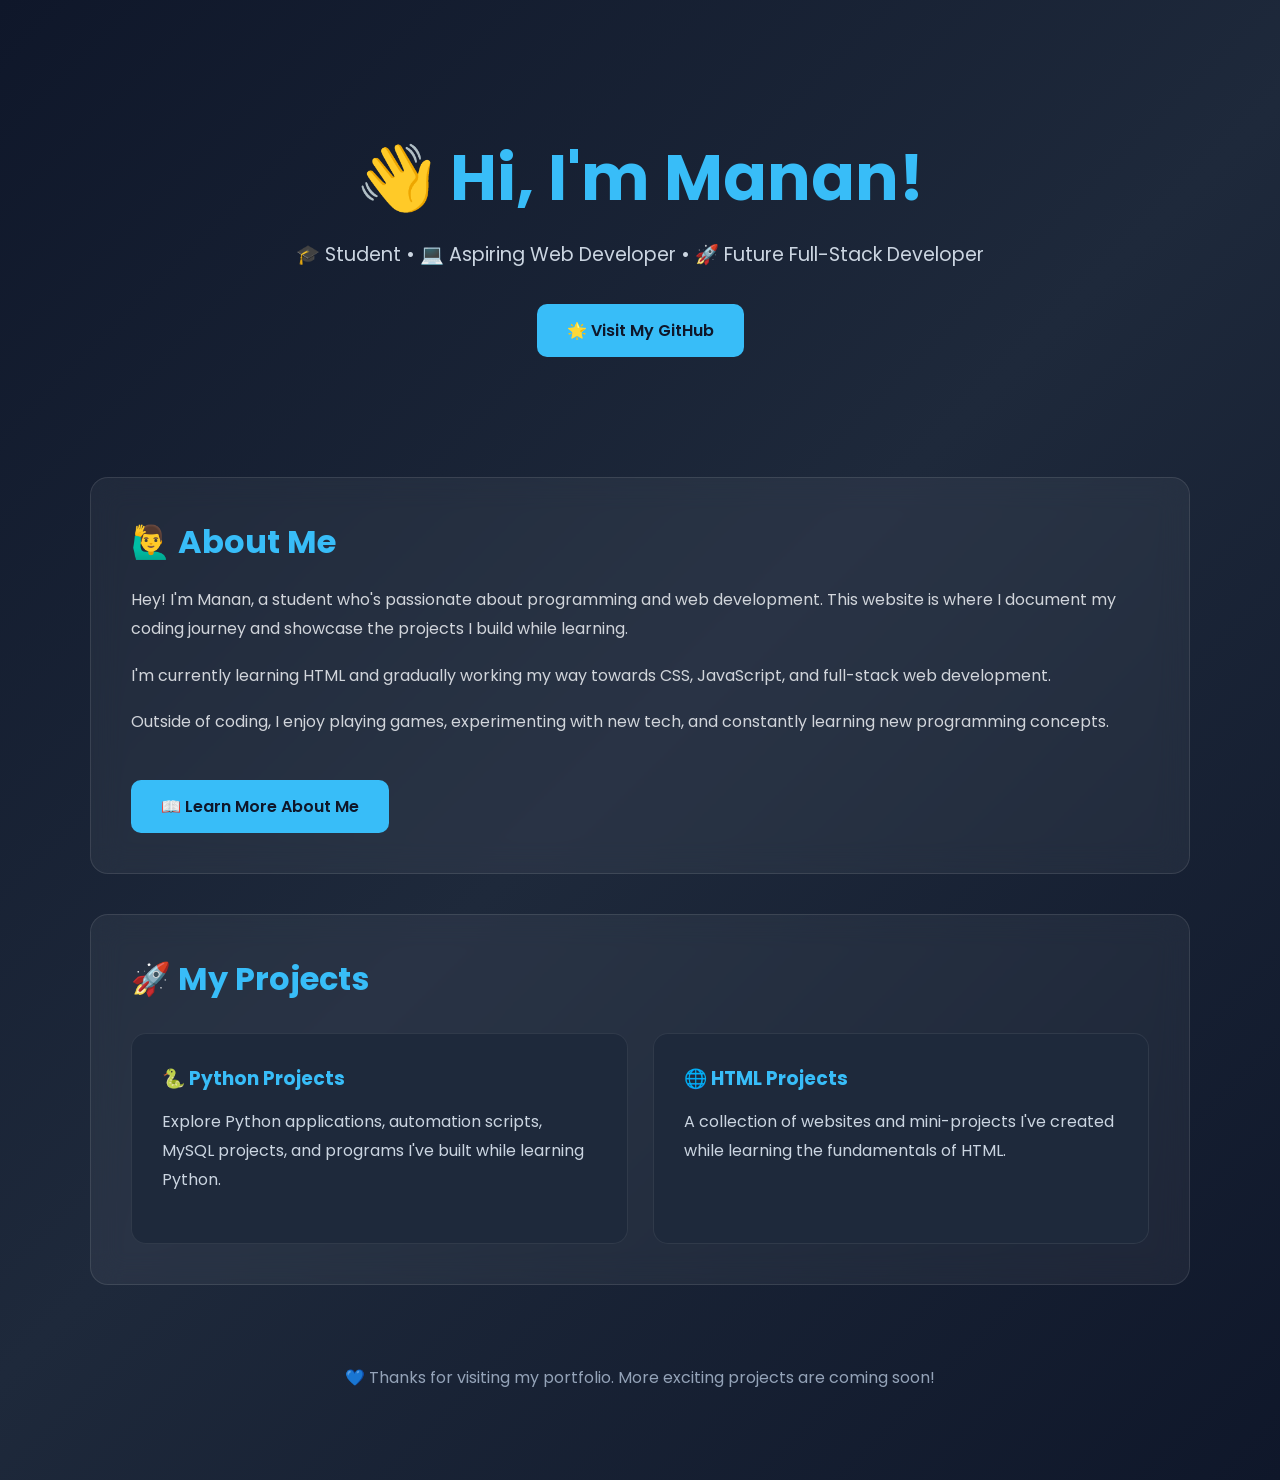
==== index.html @ de332454 "Add files via upload" ====
<!DOCTYPE html>
<html lang="en">

<head>
    <meta charset="UTF-8">
    <meta name="viewport" content="width=device-width, initial-scale=1.0">
    <title>Manan's Portfolio</title>

    <link rel="stylesheet" href="style.css">
</head>

<body>

    <div class="container">

        <header class="hero">

            <h1>👋 Hi, I'm Manan!</h1>

            <p class="subtitle">
                🎓 Student • 💻 Aspiring Web Developer • 🚀 Future Full-Stack Developer
            </p>

            <a class="btn" href="https://github.com/ManannJoshi" target="_blank">
                🌟 Visit My GitHub
            </a>

        </header>

        <section class="card">

            <h2>🙋‍♂️ About Me</h2>

            <p>
                Hey! I'm Manan, a student who's passionate about programming and web development.
                This website is where I document my coding journey and showcase the projects I build while learning.
            </p>

            <p>
                I'm currently learning HTML and gradually working my way towards CSS, JavaScript, and full-stack web development.
            </p>

            <p>
                Outside of coding, I enjoy playing games, experimenting with new tech, and constantly learning new programming concepts.
            </p>

            <a class="btn secondary" href="milestonesAndGoals.html">
                📖 Learn More About Me
            </a>

        </section>

        <section class="card">

            <h2>🚀 My Projects</h2>

            <div class="projects">

                <a href="python.html" class="project-card">

                    <h3>🐍 Python Projects</h3>

                    <p>
                        Explore Python applications, automation scripts,
                        MySQL projects, and programs I've built while learning Python.
                    </p>

                </a>

                <a href="html.html" class="project-card">

                    <h3>🌐 HTML Projects</h3>

                    <p>
                        A collection of websites and mini-projects I've created
                        while learning the fundamentals of HTML.
                    </p>

                </a>

            </div>

        </section>

        <footer>

            <p>
                💙 Thanks for visiting my portfolio. More exciting projects are coming soon!
            </p>

        </footer>

    </div>

</body>

</html>
---- style.css ----
@import url('https://fonts.googleapis.com/css2?family=Poppins:wght@300;400;500;600;700&display=swap');

*{
    margin:0;
    padding:0;
    box-sizing:border-box;
}

body{
    font-family:'Poppins',sans-serif;
    background:linear-gradient(135deg,#0f172a,#1e293b,#0f172a);
    color:white;
    min-height:100vh;
}

.container{
    width:90%;
    max-width:1100px;
    margin:auto;
    padding:50px 0;
}

.hero{
    text-align:center;
    padding:80px 20px;
}

.hero h1{
    font-size:4rem;
    color:#38bdf8;
    margin-bottom:15px;
}

.subtitle{
    color:#cbd5e1;
    font-size:1.2rem;
    margin-bottom:35px;
}

.btn{
    display:inline-block;
    padding:14px 30px;
    background:#38bdf8;
    color:#0f172a;
    text-decoration:none;
    border-radius:10px;
    font-weight:600;
    transition:.3s;
}

.btn:hover{
    background:white;
    transform:translateY(-3px);
}

.secondary{
    margin-top:25px;
}

.card{
    background:rgba(255,255,255,.05);
    backdrop-filter:blur(15px);
    border:1px solid rgba(255,255,255,.1);
    border-radius:18px;
    padding:40px;
    margin:40px 0;
}

.card h2{
    color:#38bdf8;
    margin-bottom:20px;
    font-size:2rem;
}

.card p{
    color:#d1d5db;
    margin-bottom:18px;
    line-height:1.8;
}

.projects{
    display:grid;
    grid-template-columns:repeat(auto-fit,minmax(260px,1fr));
    gap:25px;
    margin-top:30px;
}

.project-card{
    text-decoration:none;
    background:#1e293b;
    border:1px solid rgba(255,255,255,.08);
    border-radius:15px;
    padding:30px;
    transition:.3s;
}

.project-card h3{
    color:#38bdf8;
    margin-bottom:15px;
}

.project-card p{
    color:#cbd5e1;
}

.project-card:hover{
    background:#38bdf8;
    transform:translateY(-8px);
}

.project-card:hover h3,
.project-card:hover p{
    color:#0f172a;
}

footer{
    text-align:center;
    padding:40px 0;
    color:#94a3b8;
    font-size:1rem;
}

@media(max-width:768px){

    .hero{
        padding:60px 10px;
    }

    .hero h1{
        font-size:2.6rem;
    }

    .subtitle{
        font-size:1rem;
    }

    .card{
        padding:25px;
    }

}

.styled-list{
    margin-top:20px;
    padding-left:25px;
}

.styled-list li{
    color:#d1d5db;
    margin-bottom:16px;
    line-height:1.8;
}

.styled-list strong{
    color:#ffffff;
}

code{
    background:rgba(255,255,255,.08);
    color:#38bdf8;
    padding:2px 6px;
    border-radius:6px;
    font-family:Consolas, monospace;
}

table{
    width:100%;
    border-collapse:collapse;
    margin:30px 0;
    background:rgba(255,255,255,.05);
    backdrop-filter:blur(15px);
    border:1px solid rgba(255,255,255,.1);
    border-radius:15px;
    overflow:hidden;
}

th{
    background:#38bdf8;
    color:#0f172a;
    padding:15px;
    text-align:left;
    font-weight:600;
}

td{
    padding:15px;
    color:#d1d5db;
    border-bottom:1px solid rgba(255,255,255,.08);
}

tr:last-child td{
    border-bottom:none;
}

tr:nth-child(even){
    background:rgba(255,255,255,.03);
}

tr:hover{
    background:rgba(56,189,248,.15);
    transition:.3s;
}

caption{
    color:#38bdf8;
    font-size:1.4rem;
    font-weight:600;
    margin-bottom:15px;
}
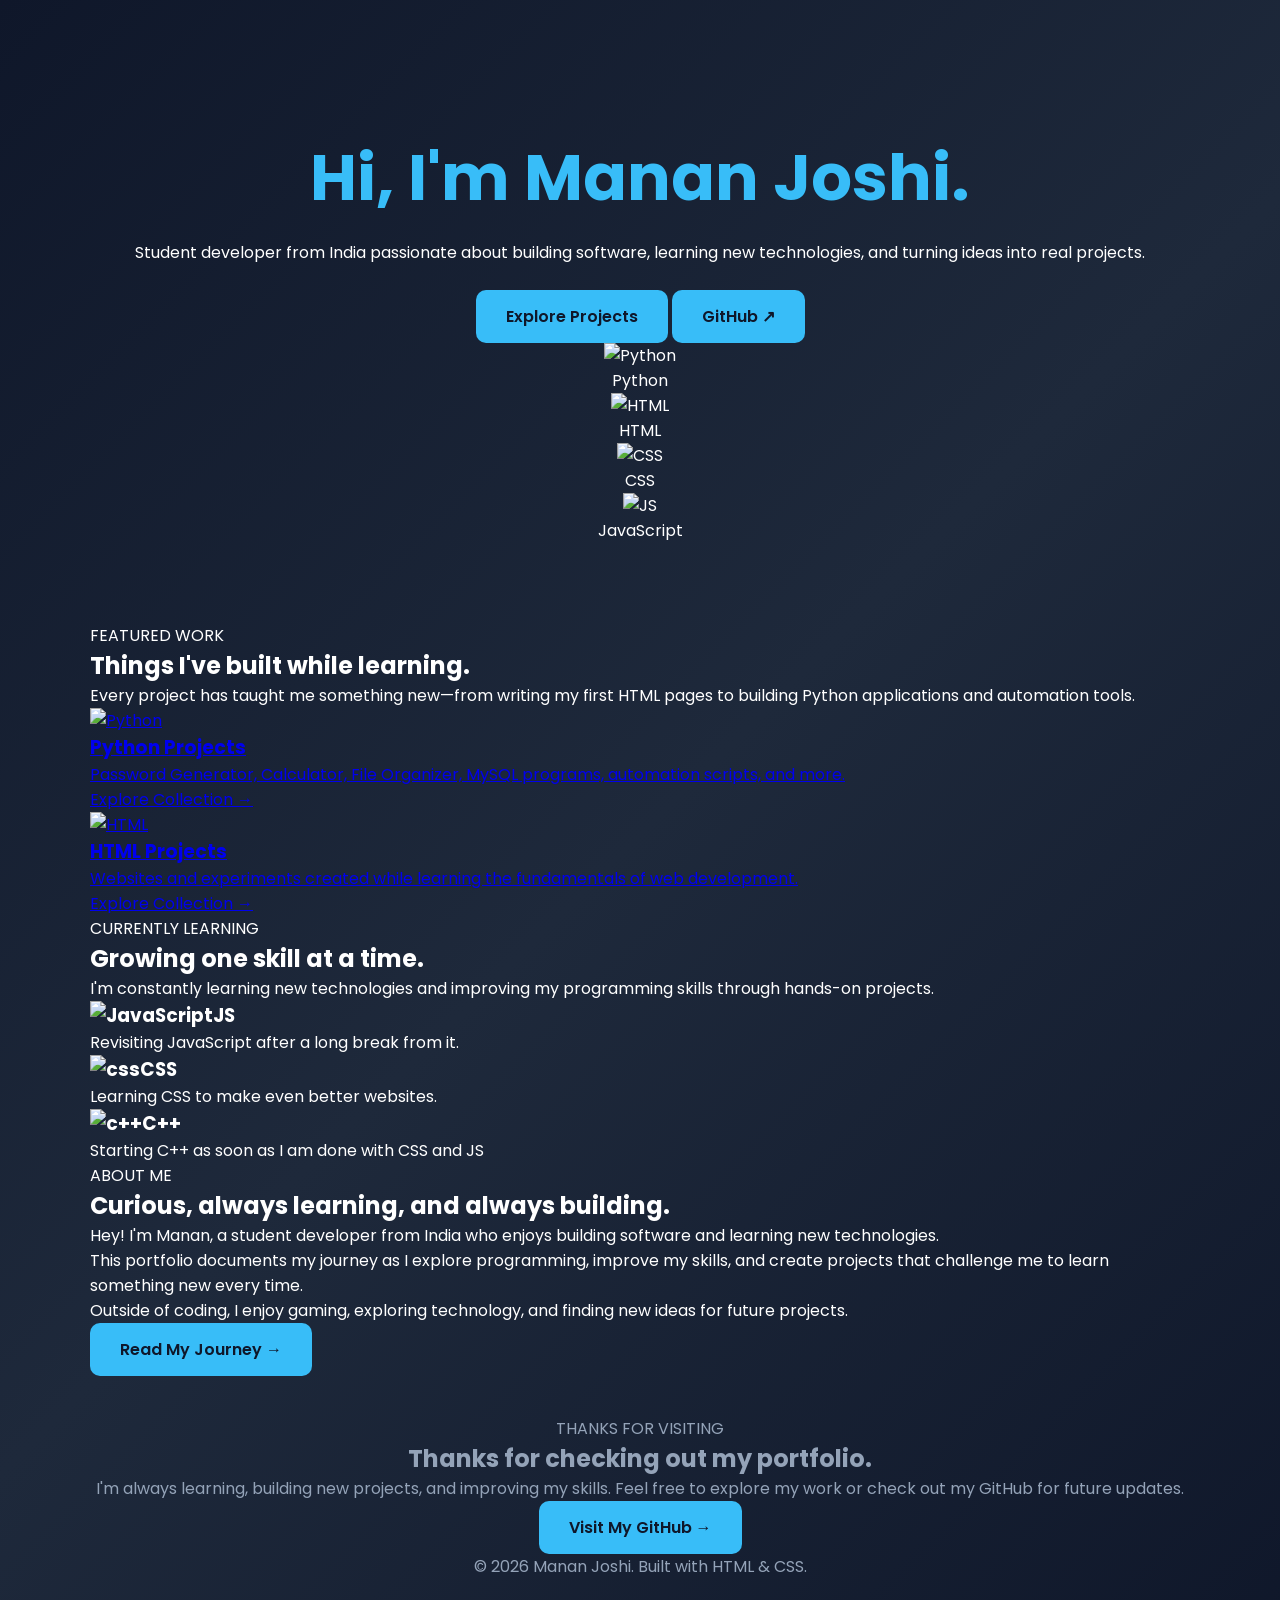
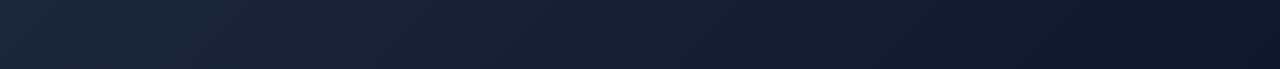
==== commit d8afbd49: "Update index.html" ====
--- a/index.html
+++ b/index.html
@@ -2,95 +2,330 @@
 <html lang="en">
 
 <head>
+
     <meta charset="UTF-8">
     <meta name="viewport" content="width=device-width, initial-scale=1.0">
-    <title>Manan's Portfolio</title>
-
-    <link rel="stylesheet" href="style.css">
+
+    <title>Manan Joshi | Portfolio — Student Developer & Projects</title>
+
+    <meta name="description"
+          content="Student developer from India building projects with Python and Web Development.">
+
+    <meta property="og:site_name"
+          content="Manan Joshi Portfolio">
+
+    <meta property="og:title"
+          content="Manan Joshi | Portfolio — Student Developer">
+
+    <meta property="og:description"
+          content="Student developer documenting projects, learning, and software development.">
+
+    <meta property="og:image"
+          content="https://manan.is-a.dev/preview.png">
+
+    <meta property="og:type"
+          content="website">
+
+    <meta name="twitter:card"
+          content="summary_large_image">
+
+    <link rel="icon"
+          href="favicon.png">
+
+    <link rel="stylesheet"
+          href="style.css">
+
 </head>
 
 <body>
 
-    <div class="container">
-
-        <header class="hero">
-
-            <h1>👋 Hi, I'm Manan!</h1>
-
-            <p class="subtitle">
-                🎓 Student • 💻 Aspiring Web Developer • 🚀 Future Full-Stack Developer
-            </p>
-
-            <a class="btn" href="https://github.com/ManannJoshi" target="_blank">
-                🌟 Visit My GitHub
-            </a>
-
-        </header>
-
-        <section class="card">
-
-            <h2>🙋‍♂️ About Me</h2>
-
-            <p>
-                Hey! I'm Manan, a student who's passionate about programming and web development.
-                This website is where I document my coding journey and showcase the projects I build while learning.
-            </p>
-
-            <p>
-                I'm currently learning HTML and gradually working my way towards CSS, JavaScript, and full-stack web development.
-            </p>
-
-            <p>
-                Outside of coding, I enjoy playing games, experimenting with new tech, and constantly learning new programming concepts.
-            </p>
-
-            <a class="btn secondary" href="milestonesAndGoals.html">
-                📖 Learn More About Me
-            </a>
-
-        </section>
-
-        <section class="card">
-
-            <h2>🚀 My Projects</h2>
-
-            <div class="projects">
-
-                <a href="python.html" class="project-card">
-
-                    <h3>🐍 Python Projects</h3>
-
-                    <p>
-                        Explore Python applications, automation scripts,
-                        MySQL projects, and programs I've built while learning Python.
-                    </p>
-
-                </a>
-
-                <a href="html.html" class="project-card">
-
-                    <h3>🌐 HTML Projects</h3>
-
-                    <p>
-                        A collection of websites and mini-projects I've created
-                        while learning the fundamentals of HTML.
-                    </p>
-
-                </a>
-
+<div class="container">
+
+    <header class="hero">
+
+    <h1>
+
+        Hi, I'm
+        <span>Manan Joshi.</span>
+
+    </h1>
+
+    <p class="hero-text">
+
+        Student developer from India passionate about building software,
+        learning new technologies, and turning ideas into real projects.
+
+    </p>
+
+    <div class="hero-buttons">
+
+        <a href="#projects" class="btn">
+
+            Explore Projects
+
+        </a>
+
+        <a href="https://github.com/ManannJoshi"
+           target="_blank"
+           class="btn secondary">
+
+            GitHub ↗
+
+        </a>
+
+    </div>
+
+    <div class="hero-stats">
+
+    <div class="stat">
+
+        <img src="img/python.svg" alt="Python">
+
+        <p>Python</p>
+
+    </div>
+
+    <div class="stat">
+
+        <img src="img/html5.svg" alt="HTML">
+
+        <p>HTML</p>
+
+    </div>
+
+    <div class="stat">
+
+        <img src="img/css.svg" alt="CSS">
+
+        <p>CSS</p>
+
+    </div>
+
+    <div class="stat">
+
+        <img src="img/javascript.svg" alt="JS">
+
+        <p>JavaScript</p>
+    </div>
+
+</div>
+
+</header>
+
+<section class="featured" id="projects">
+
+    <div class="section-heading">
+
+        <p class="section-tag">
+            FEATURED WORK
+        </p>
+
+        <h2>
+            Things I've built while learning.
+        </h2>
+
+        <p>
+            Every project has taught me something new—from writing my first HTML pages to
+            building Python applications and automation tools.
+        </p>
+
+    </div>
+
+    <div class="project-grid">
+
+        <a href="python.html" class="project">
+
+            <div class="project-icon">
+                <img src="img/python.svg" alt="Python">
             </div>
 
-        </section>
-
-        <footer>
-
-            <p>
-                💙 Thanks for visiting my portfolio. More exciting projects are coming soon!
-            </p>
-
-        </footer>
-
-    </div>
+            <h3>
+                Python Projects
+            </h3>
+
+            <p>
+
+                Password Generator, Calculator, File Organizer,
+                MySQL programs, automation scripts, and more.
+
+            </p>
+
+            <span>
+
+                Explore Collection →
+
+            </span>
+
+        </a>
+
+        <a href="html.html" class="project">
+
+            <div class="project-icon">
+                <img src="img/html5.svg" alt="HTML">
+            </div>
+
+            <h3>
+                HTML Projects
+            </h3>
+
+            <p>
+
+                Websites and experiments created while learning
+                the fundamentals of web development.
+
+            </p>
+
+            <span>
+
+                Explore Collection →
+
+            </span>
+
+        </a>
+
+    </div>
+
+</section>
+
+<section class="learning">
+
+    <div class="section-heading">
+
+        <p class="section-tag">
+            CURRENTLY LEARNING
+        </p>
+
+        <h2>
+            Growing one skill at a time.
+        </h2>
+
+        <p>
+            I'm constantly learning new technologies and improving my programming skills through hands-on projects.
+        </p>
+
+    </div>
+
+    <div class="skills-grid">
+
+        <div class="skill-card">
+
+            <h3><img src="img/javascript.svg" alt="JavaScript" class="skill-icon">JS</h3>
+
+            <p>
+                Revisiting JavaScript after a long break from it.
+            </p>
+
+        </div>
+
+        <div class="skill-card">
+
+            <h3><img src="img/css.svg" alt="css" class="skill-icon">CSS</h3>
+
+            <p>
+                Learning CSS to make even better websites.
+            </p>
+
+        </div>
+
+        <div class="skill-card">
+
+            <h3><img src="img/cplusplus.svg" alt="c++" class="skill-icon">C++</h3>
+
+            <p>
+                Starting C++ as soon as I am done with CSS and JS
+            </p>
+
+
+        </div>
+
+    </div>
+
+</section>
+
+<section class="about">
+
+    <div class="section-heading">
+
+        <p class="section-tag">
+            ABOUT ME
+        </p>
+
+        <h2>
+            Curious, always learning, and always building.
+        </h2>
+
+    </div>
+
+    <p>
+
+        Hey! I'm Manan, a student developer from India who enjoys building software and learning new technologies.
+
+    </p>
+
+    <p>
+
+        This portfolio documents my journey as I explore programming, improve my skills, and create projects that challenge me to learn something new every time.
+
+    </p>
+
+    <p>
+
+        Outside of coding, I enjoy gaming, exploring technology, and finding new ideas for future projects.
+
+    </p>
+
+    <a href="milestonesAndGoals.html" class="btn">
+
+        Read My Journey →
+
+    </a>
+
+</section>
+
+<footer>
+
+    <div class="footer-content">
+
+        <p class="footer-tag">
+            THANKS FOR VISITING
+        </p>
+
+        <h2>
+
+            Thanks for checking out my portfolio.
+
+        </h2>
+
+        <p>
+
+            I'm always learning, building new projects, and improving my skills.
+            Feel free to explore my work or check out my GitHub for future updates.
+
+        </p>
+
+        <a href="https://github.com/ManannJoshi"
+           target="_blank"
+           class="btn">
+
+            Visit My GitHub →
+
+        </a>
+
+    </div>
+
+    <div class="footer-bottom">
+
+        <p>
+
+            © 2026 Manan Joshi. Built with HTML &amp; CSS.
+
+        </p>
+
+    </div>
+
+</footer>
+
+</div>
 
 </body>
 
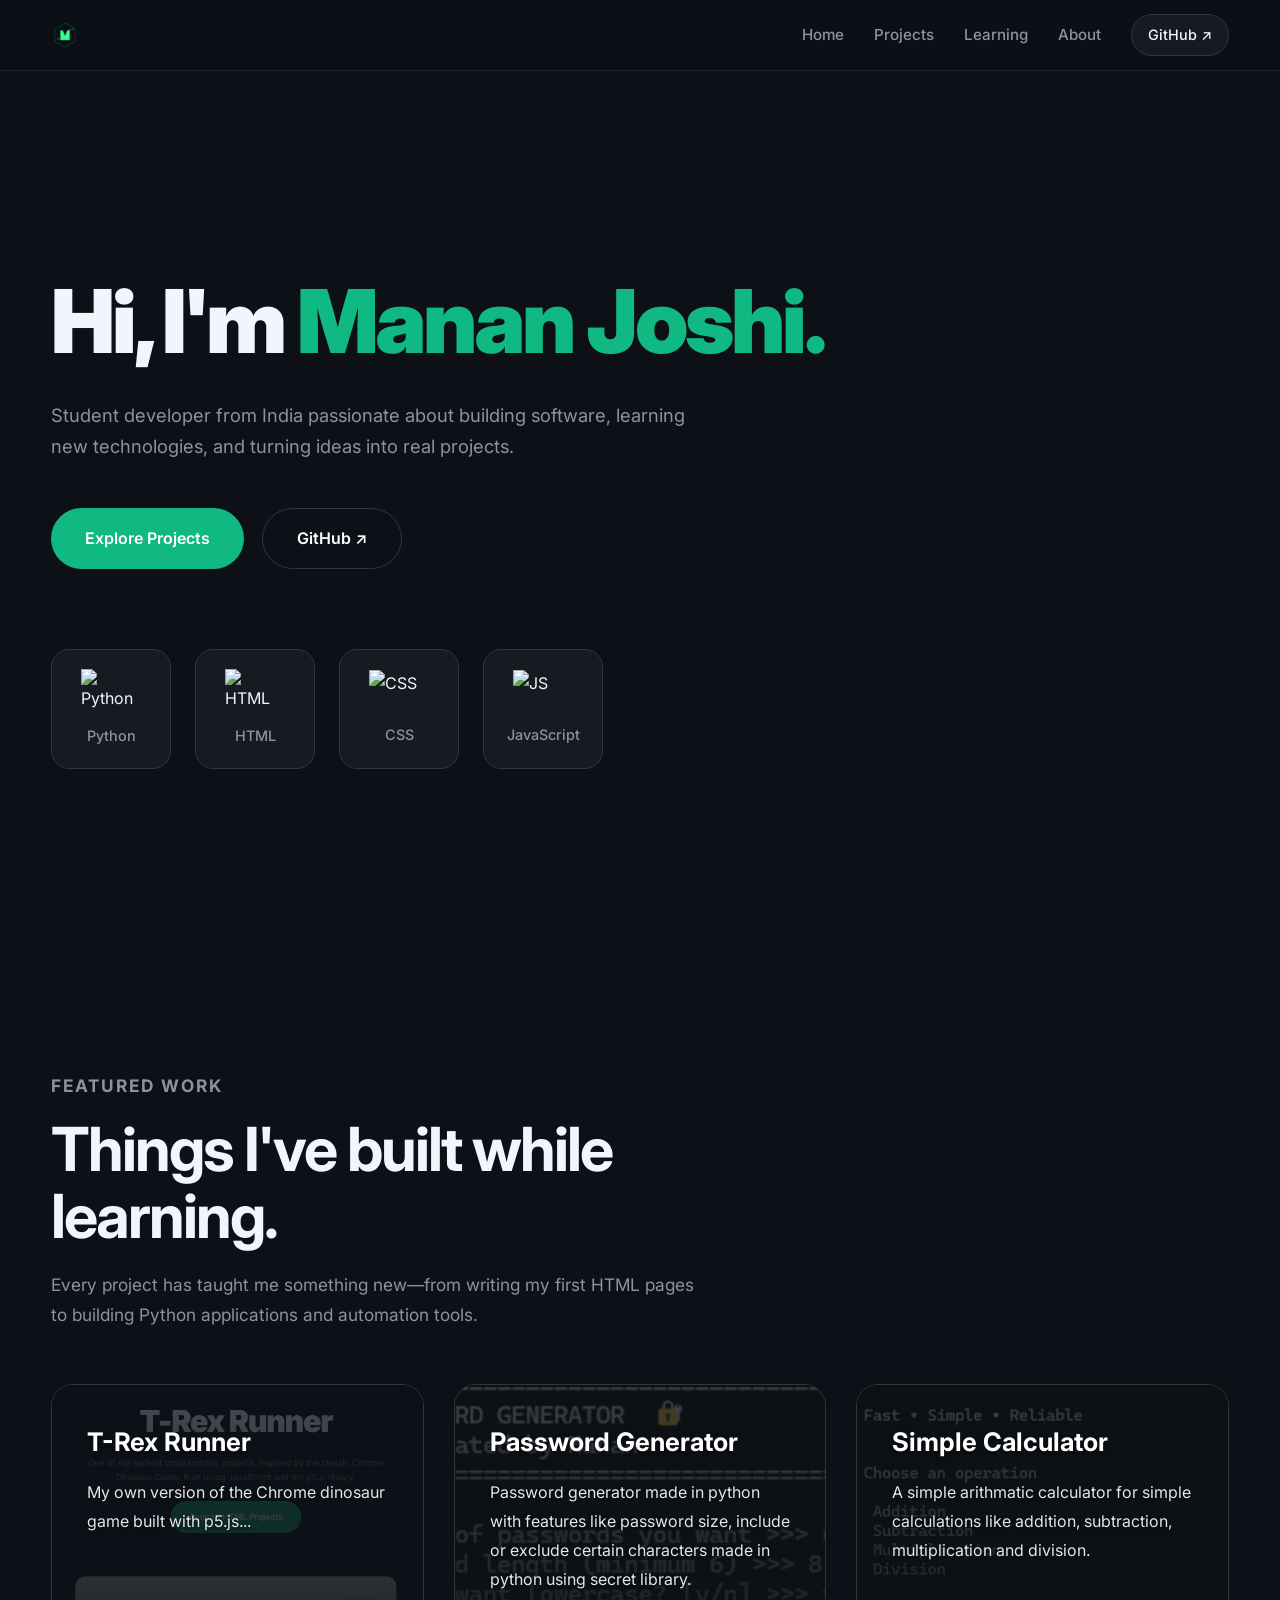
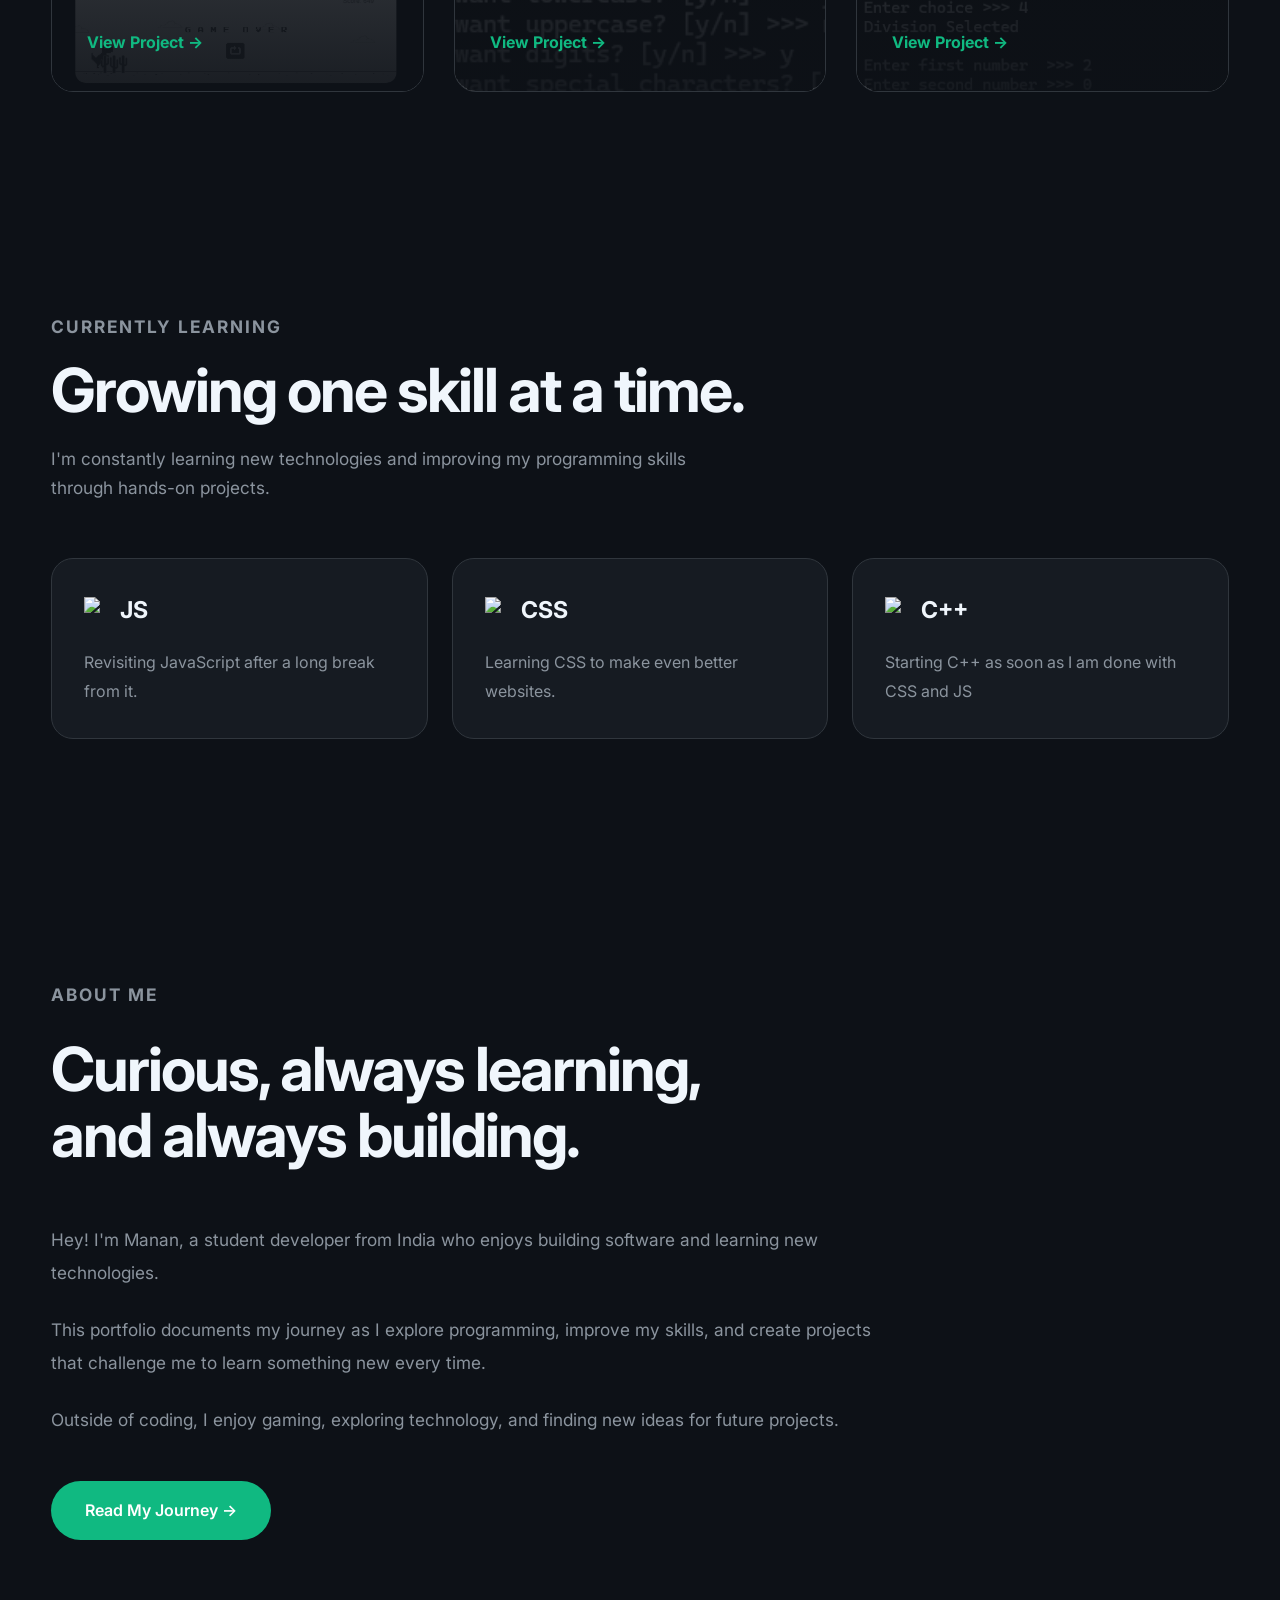
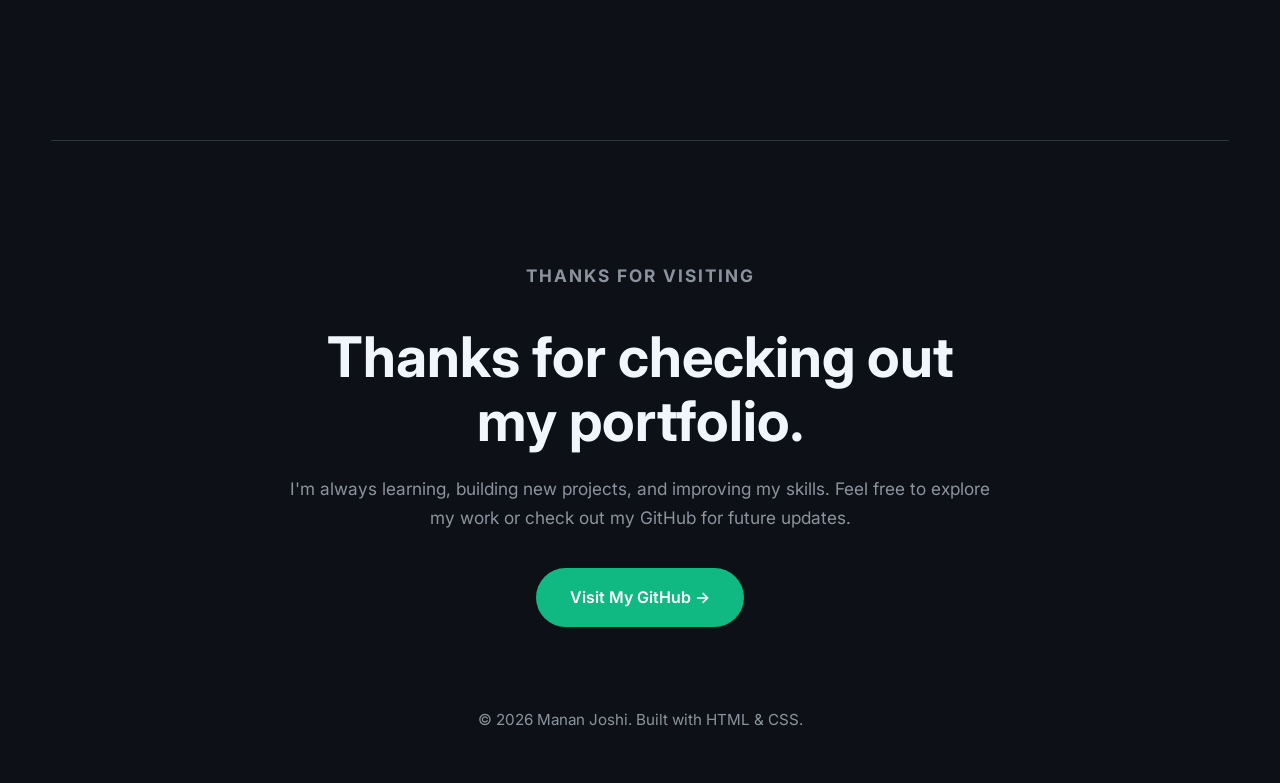
==== commit 35009736: "Added navbar + optimized site" ====
--- a/index.html
+++ b/index.html
@@ -2,331 +2,160 @@
 <html lang="en">
 
 <head>
-
     <meta charset="UTF-8">
     <meta name="viewport" content="width=device-width, initial-scale=1.0">
-
     <title>Manan Joshi | Portfolio — Student Developer & Projects</title>
-
-    <meta name="description"
-          content="Student developer from India building projects with Python and Web Development.">
-
-    <meta property="og:site_name"
-          content="Manan Joshi Portfolio">
-
-    <meta property="og:title"
-          content="Manan Joshi | Portfolio — Student Developer">
-
-    <meta property="og:description"
-          content="Student developer documenting projects, learning, and software development.">
-
-    <meta property="og:image"
-          content="https://manan.is-a.dev/preview.png">
-
-    <meta property="og:type"
-          content="website">
-
-    <meta name="twitter:card"
-          content="summary_large_image">
-
-    <link rel="icon"
-          href="favicon.png">
-
-    <link rel="stylesheet"
-          href="style.css">
-
+    <meta name="description" content="Student developer from India building projects with Python and Web Development.">
+    <meta property="og:site_name" content="Manan Joshi Portfolio">
+    <meta property="og:title" content="Manan Joshi | Portfolio — Student Developer">
+    <meta property="og:description" content="Student developer documenting projects, learning, and software development.">
+    <meta property="og:image" content="https://manan.is-a.dev/preview.png">
+    <meta property="og:type" content="website">
+    <meta name="twitter:card" content="summary_large_image">
+    <link class="favicon" rel="icon" href="favicon.png">
+    <link rel="stylesheet" href="style.css">
+    <meta name="google-site-verification" content="tQXLFUhHLoD3-BiDWoEAZrjiJuhq7GMiHHihAaQNMvo" />
 </head>
 
 <body>
 
-<div class="container">
+    <nav class="navbar">
+        <div class="nav-container">
+            <a href="#" class="nav-logo">
+                <img src="img/avatar.png" alt="Manan Joshi Logo">
+            </a>
+            <div class="nav-links">
+                <a href="#">Home</a>
+                <a href="#projects">Projects</a>
+                <a href="#learning">Learning</a>
+                <a href="#about">About</a>
+                <a href="https://github.com/ManannJoshi" target="_blank" class="nav-btn">GitHub ↗</a>
+            </div>
+        </div>
+    </nav>
 
-    <header class="hero">
+    <div class="container">
 
-    <h1>
+        <header class="hero">
+            <h1>Hi, I'm <span>Manan Joshi.</span></h1>
+            <p class="hero-text">
+                Student developer from India passionate about building software,
+                learning new technologies, and turning ideas into real projects.
+            </p>
+            <div class="hero-buttons">
+                <a href="#projects" class="btn">Explore Projects</a>
+                <a href="https://github.com/ManannJoshi" target="_blank" class="btn secondary">GitHub ↗</a>
+            </div>
 
-        Hi, I'm
-        <span>Manan Joshi.</span>
+            <div class="hero-stats">
+                <div class="stat">
+                    <img src="img/python.svg" alt="Python">
+                    <p>Python</p>
+                </div>
+                <div class="stat">
+                    <img src="img/html5.svg" alt="HTML">
+                    <p>HTML</p>
+                </div>
+                <div class="stat">
+                    <img src="img/css.svg" alt="CSS">
+                    <p>CSS</p>
+                </div>
+                <div class="stat">
+                    <img src="img/javascript.svg" alt="JS">
+                    <p>JavaScript</p>
+                </div>
+            </div>
+        </header>
 
-    </h1>
+        <section class="featured" id="projects">
+            <div class="section-heading">
+                <p class="section-tag">FEATURED WORK</p>
+                <h2>Things I've built while learning.</h2>
+                <p>
+                    Every project has taught me something new—from writing my first HTML pages to
+                    building Python applications and automation tools.
+                </p>
+            </div>
 
-    <p class="hero-text">
+            <div class="project-grid">
+            
+                <a href="/trex/index.html" class="project project-with-bg">
+                    <div class="project-preview">
+                        <img src="img/trexPreview.png" alt="T-Rex Runner Preview">
+                    </div>
+                    <h3>T-Rex Runner</h3>
+                    <p>My own version of the Chrome dinosaur game built with p5.js...</p>
+                    <span class="view-project">View Project →</span>
+                </a>
 
-        Student developer from India passionate about building software,
-        learning new technologies, and turning ideas into real projects.
+                 <a href="https://github.com/manannjoshi/Password-Generator" target="_blank" class="project project-with-bg">
+                    <div class="project-preview">
+                        <img src="img/passwordPreview.png" alt="Password-Generator Preview">
+                    </div>
+                    <h3>Password Generator</h3>
+                    <p>Password generator made in python with features like password size, include or exclude certain characters made in python using secret library.</p>
+                    <span class="view-project">View Project →</span>
+                </a>
 
-    </p>
+                <a href="https://github.com/manannjoshi/Simple-Calculator" target="_blank" class="project project-with-bg">
+                    <div class="project-preview">
+                        <img src="img/calculatorPreview.png" alt="Calculator Preview">
+                    </div>
+                    <h3>Simple Calculator</h3>
+                    <p>A simple arithmatic calculator for simple calculations like addition, subtraction, multiplication and division.</p>
+                    <span class="view-project">View Project →</span>
+                </a>
 
-    <div class="hero-buttons">
+            </div>
+        </section>
 
-        <a href="#projects" class="btn">
+        <section class="learning" id="learning">
+            <div class="section-heading">
+                <p class="section-tag">CURRENTLY LEARNING</p>
+                <h2>Growing one skill at a time.</h2>
+                <p>I'm constantly learning new technologies and improving my programming skills through hands-on projects.</p>
+            </div>
 
-            Explore Projects
+            <div class="skills-grid">
+                <div class="skill-card">
+                    <h3><img src="img/javascript.svg" alt="JavaScript" class="skill-icon">JS</h3>
+                    <p>Revisiting JavaScript after a long break from it.</p>
+                </div>
+                <div class="skill-card">
+                    <h3><img src="img/css.svg" alt="css" class="skill-icon">CSS</h3>
+                    <p>Learning CSS to make even better websites.</p>
+                </div>
+                <div class="skill-card">
+                    <h3><img src="img/cplusplus.svg" alt="c++" class="skill-icon">C++</h3>
+                    <p>Starting C++ as soon as I am done with CSS and JS</p>
+                </div>
+            </div>
+        </section>
 
-        </a>
+        <section class="about" id="about">
+            <div class="section-heading">
+                <p class="section-tag">ABOUT ME</p>
+                <h2>Curious, always learning, and always building.</h2>
+            </div>
+            <p>Hey! I'm Manan, a student developer from India who enjoys building software and learning new technologies.</p>
+            <p>This portfolio documents my journey as I explore programming, improve my skills, and create projects that challenge me to learn something new every time.</p>
+            <p>Outside of coding, I enjoy gaming, exploring technology, and finding new ideas for future projects.</p>
+            <a href="milestonesAndGoals.html" class="btn">Read My Journey →</a>
+        </section>
 
-        <a href="https://github.com/ManannJoshi"
-           target="_blank"
-           class="btn secondary">
-
-            GitHub ↗
-
-        </a>
+        <footer>
+            <div class="footer-content">
+                <p class="footer-tag">THANKS FOR VISITING</p>
+                <h2>Thanks for checking out my portfolio.</h2>
+                <p>I'm always learning, building new projects, and improving my skills. Feel free to explore my work or check out my GitHub for future updates.</p>
+                <a href="https://github.com/ManannJoshi" target="_blank" class="btn">Visit My GitHub →</a>
+            </div>
+            <div class="footer-bottom">
+                <p>© 2026 Manan Joshi. Built with HTML &amp; CSS.</p>
+            </div>
+        </footer>
 
     </div>
 
-    <div class="hero-stats">
-
-    <div class="stat">
-
-        <img src="img/python.svg" alt="Python">
-
-        <p>Python</p>
-
-    </div>
-
-    <div class="stat">
-
-        <img src="img/html5.svg" alt="HTML">
-
-        <p>HTML</p>
-
-    </div>
-
-    <div class="stat">
-
-        <img src="img/css.svg" alt="CSS">
-
-        <p>CSS</p>
-
-    </div>
-
-    <div class="stat">
-
-        <img src="img/javascript.svg" alt="JS">
-
-        <p>JavaScript</p>
-    </div>
-
-</div>
-
-</header>
-
-<section class="featured" id="projects">
-
-    <div class="section-heading">
-
-        <p class="section-tag">
-            FEATURED WORK
-        </p>
-
-        <h2>
-            Things I've built while learning.
-        </h2>
-
-        <p>
-            Every project has taught me something new—from writing my first HTML pages to
-            building Python applications and automation tools.
-        </p>
-
-    </div>
-
-    <div class="project-grid">
-
-        <a href="python.html" class="project">
-
-            <div class="project-icon">
-                <img src="img/python.svg" alt="Python">
-            </div>
-
-            <h3>
-                Python Projects
-            </h3>
-
-            <p>
-
-                Password Generator, Calculator, File Organizer,
-                MySQL programs, automation scripts, and more.
-
-            </p>
-
-            <span>
-
-                Explore Collection →
-
-            </span>
-
-        </a>
-
-        <a href="html.html" class="project">
-
-            <div class="project-icon">
-                <img src="img/html5.svg" alt="HTML">
-            </div>
-
-            <h3>
-                HTML Projects
-            </h3>
-
-            <p>
-
-                Websites and experiments created while learning
-                the fundamentals of web development.
-
-            </p>
-
-            <span>
-
-                Explore Collection →
-
-            </span>
-
-        </a>
-
-    </div>
-
-</section>
-
-<section class="learning">
-
-    <div class="section-heading">
-
-        <p class="section-tag">
-            CURRENTLY LEARNING
-        </p>
-
-        <h2>
-            Growing one skill at a time.
-        </h2>
-
-        <p>
-            I'm constantly learning new technologies and improving my programming skills through hands-on projects.
-        </p>
-
-    </div>
-
-    <div class="skills-grid">
-
-        <div class="skill-card">
-
-            <h3><img src="img/javascript.svg" alt="JavaScript" class="skill-icon">JS</h3>
-
-            <p>
-                Revisiting JavaScript after a long break from it.
-            </p>
-
-        </div>
-
-        <div class="skill-card">
-
-            <h3><img src="img/css.svg" alt="css" class="skill-icon">CSS</h3>
-
-            <p>
-                Learning CSS to make even better websites.
-            </p>
-
-        </div>
-
-        <div class="skill-card">
-
-            <h3><img src="img/cplusplus.svg" alt="c++" class="skill-icon">C++</h3>
-
-            <p>
-                Starting C++ as soon as I am done with CSS and JS
-            </p>
-
-
-        </div>
-
-    </div>
-
-</section>
-
-<section class="about">
-
-    <div class="section-heading">
-
-        <p class="section-tag">
-            ABOUT ME
-        </p>
-
-        <h2>
-            Curious, always learning, and always building.
-        </h2>
-
-    </div>
-
-    <p>
-
-        Hey! I'm Manan, a student developer from India who enjoys building software and learning new technologies.
-
-    </p>
-
-    <p>
-
-        This portfolio documents my journey as I explore programming, improve my skills, and create projects that challenge me to learn something new every time.
-
-    </p>
-
-    <p>
-
-        Outside of coding, I enjoy gaming, exploring technology, and finding new ideas for future projects.
-
-    </p>
-
-    <a href="milestonesAndGoals.html" class="btn">
-
-        Read My Journey →
-
-    </a>
-
-</section>
-
-<footer>
-
-    <div class="footer-content">
-
-        <p class="footer-tag">
-            THANKS FOR VISITING
-        </p>
-
-        <h2>
-
-            Thanks for checking out my portfolio.
-
-        </h2>
-
-        <p>
-
-            I'm always learning, building new projects, and improving my skills.
-            Feel free to explore my work or check out my GitHub for future updates.
-
-        </p>
-
-        <a href="https://github.com/ManannJoshi"
-           target="_blank"
-           class="btn">
-
-            Visit My GitHub →
-
-        </a>
-
-    </div>
-
-    <div class="footer-bottom">
-
-        <p>
-
-            © 2026 Manan Joshi. Built with HTML &amp; CSS.
-
-        </p>
-
-    </div>
-
-</footer>
-
-</div>
-
 </body>
-
 </html>
--- a/style.css
+++ b/style.css
@@ -1,4 +1,15 @@
-@import url('https://fonts.googleapis.com/css2?family=Poppins:wght@300;400;500;600;700&display=swap');
+@import url('https://fonts.googleapis.com/css2?family=Inter:wght@300;400;500;600;700;800;900&display=swap');
+
+:root{
+    --bg:#0D1117;
+    --surface:#161B22;
+    --surface-hover:#21262D;
+    --text:#F0F6FC;
+    --muted:#8B949E;
+    --accent:#10B981;
+    --border:#30363D;
+    --radius:20px;
+}
 
 *{
     margin:0;
@@ -6,204 +17,660 @@
     box-sizing:border-box;
 }
 
+html{
+    scroll-behavior:smooth;
+}
+
 body{
-    font-family:'Poppins',sans-serif;
-    background:linear-gradient(135deg,#0f172a,#1e293b,#0f172a);
+    background:var(--bg);
+    color:var(--text);
+    font-family:"Inter",sans-serif;
+    line-height:1.7;
+}
+
+.container{
+    width:min(1180px,92%);
+    margin:auto;
+}
+
+.navbar {
+    position: sticky;
+    top: 0;
+    z-index: 100;
+    width: 100%;
+    background: rgba(13, 17, 23, 0.75);
+    backdrop-filter: blur(12px);
+    -webkit-backdrop-filter: blur(12px);
+    border-bottom: 1px solid rgba(48, 54, 61, 0.5);
+}
+
+.nav-container {
+    width: min(1180px, 92%);
+    margin: auto;
+    height: 70px;
+    display: flex;
+    justify-content: space-between;
+    align-items: center;
+}
+
+.nav-logo {
+    display: flex;
+    align-items: center;
+    text-decoration: none;
+    height: 100%;
+}
+
+.nav-logo img {
+    height: 28px;
+    width: 28px;
+    object-fit: cover;
+    border-radius: 50%;
+    display: block;
+    transition: transform 0.2s ease;
+}
+
+.nav-logo img:hover {
+    transform: scale(1.05);
+}
+
+.nav-links {
+    display: flex;
+    align-items: center;
+    gap: 30px;
+}
+
+.nav-links a {
+    color: var(--muted);
+    text-decoration: none;
+    font-size: 0.95rem;
+    font-weight: 500;
+    transition: color 0.2s ease;
+}
+
+.nav-links a:hover {
+    color: var(--text);
+}
+
+.nav-links .nav-btn {
+    background: var(--surface);
+    border: 1px solid var(--border);
+    padding: 8px 16px;
+    border-radius: 999px;
+    color: var(--text);
+    font-size: 0.9rem;
+    transition: all 0.2s ease;
+}
+
+.nav-links .nav-btn:hover {
+    background: var(--surface-hover);
+    border-color: var(--accent);
+    color: white;
+}
+
+.hero{
+    min-height:100vh;
+    display:flex;
+    flex-direction:column;
+    justify-content:center;
+}
+
+.hero-tag{
+    color:var(--accent);
+    font-weight:700;
+    letter-spacing:2px;
+    text-transform:uppercase;
+    margin-bottom:18px;
+}
+
+.hero h1 {
+    font-size: clamp(3rem, 7vw, 5.5rem);
+    line-height: 1.1;                   
+    font-weight: 900;
+    letter-spacing: -3px;                
+    max-width: 100%;                      
+}
+
+.hero h1 span{
+    color:var(--accent);
+}
+
+.hero-text{
+    margin-top:30px;
+    max-width:650px;
+    color:var(--muted);
+    font-size:1.15rem;
+}
+
+.hero-buttons{
+    display:flex;
+    gap:18px;
+    margin-top:45px;
+    flex-wrap:wrap;
+}
+
+.btn{
+    display:inline-flex;
+    justify-content:center;
+    align-items:center;
+    padding:16px 34px;
+    border-radius:999px;
+    text-decoration:none;
+    font-weight:600;
+    background:var(--accent);
     color:white;
-    min-height:100vh;
-}
-
-.container{
-    width:90%;
-    max-width:1100px;
+    transition:.25s;
+}
+
+.btn:hover{
+    transform:translateY(-3px);
+}
+
+.secondary{
+    background:transparent;
+    border:1px solid var(--border);
+}
+
+.secondary:hover{
+    background:var(--surface);
+}
+
+.hero-stats{
+    display:flex;
+    gap:24px;
+    margin-top:80px;
+    flex-wrap:wrap;
+}
+
+.stat {
+    display: flex;
+    flex-direction: column; 
+    align-items: center;     
+    justify-content: center; 
+    gap: 12px;              
+    background: var(--surface);
+    border: 1px solid var(--border);
+    border-radius: 18px;
+    padding: 20px;
+    width: 120px;           
+    height: 120px;           
+    transition: .25s;
+}
+
+.stat img {
+    width: 60px;
+    height: 60px;     
+    object-fit: contain;
+}
+
+.stat p {
+    color: var(--muted);    
+    font-size: 0.9rem;
+    font-weight: 500;
+}
+
+.stat:hover{
+    background:var(--surface-hover);
+    transform:translateY(-5px);
+}
+
+.stat h2{
+    font-size:2rem;
+    margin-bottom:12px;
+}
+
+section{
+    padding:100px 0;
+}
+
+.section-heading{
+    max-width:700px;
+    margin-bottom:55px;
+}
+
+.section-tag{
+    display:inline-block;
+    color:var(--accent);
+    font-size:.82rem;
+    font-weight:700;
+    letter-spacing:2px;
+    text-transform:uppercase;
+    margin-bottom:16px;
+}
+
+.section-heading h2{
+    font-size:clamp(2.4rem,5vw,3.8rem);
+    line-height:1.1;
+    letter-spacing:-2px;
+    margin-bottom:20px;
+}
+
+.section-heading p{
+    color:var(--muted);
+    font-size:1.08rem;
+    max-width:650px;
+}
+
+.project-grid{
+    display:grid;
+    grid-template-columns:repeat(auto-fit,minmax(280px,1fr));
+    gap:30px;
+}
+
+.project{
+    position: relative;
+    z-index: 1;
+    overflow: hidden;
+    display:flex;
+    flex-direction:column;
+    text-decoration:none;
+    color:inherit;
+    background:var(--surface);
+    border:1px solid var(--border);
+    border-radius:22px;
+    padding:35px;
+    transition:.3s;
+}
+
+.project:hover{
+    transform:translateY(-8px);
+    border-color:var(--accent);
+    background:var(--surface-hover);
+}
+
+.project-icon{
+    font-size:2.5rem;
+    margin-bottom:22px;
+}
+
+.project-icon img{
+    width:40px;
+    height:40px;
+    object-fit:contain;
+}
+
+.project h3{
+    font-size:1.6rem;
+    margin-bottom:15px;
+}
+
+.project p{
+    color:var(--muted);
+    line-height:1.8;
+    flex:1;
+}
+
+.project span{
+    margin-top:35px;
+    color:var(--accent);
+    font-weight:700;
+}
+
+.project-with-bg {
+    background: transparent;
+}
+
+.project-preview {
+    position: absolute;
+    top: 0;
+    left: 0;
+    width: 100%;
+    height: 100%;
+    z-index: 1;
+    pointer-events: none;
+}
+
+.project-preview img {
+    width: 100%;
+    height: 100%;
+    object-fit: cover;
+    object-position: center 38%;
+    transform: scale(1.15);
+    display: block;
+}
+
+.project-with-bg::before {
+    content: '';
+    position: absolute;
+    top: 0;
+    left: 0;
+    width: 100%;
+    height: 100%;
+    background: linear-gradient(180deg, rgba(13, 17, 23, 0.75) 0%, rgba(13, 17, 23, 0.95) 100%);
+    z-index: 2;
+    transition: opacity .3s ease;
+}
+
+.project-with-bg:hover::before {
+    background: linear-gradient(180deg, rgba(22, 27, 34, 0.75) 0%, rgba(22, 27, 34, 0.95) 100%);
+}
+
+.project-with-bg h3,
+.project-with-bg p,
+.project-with-bg span {
+    position: relative;
+    z-index: 3;
+}
+
+.project-with-bg h3 {
+    color: #ffffff;
+    text-shadow: 0 2px 4px rgba(0,0,0,0.6);
+}
+
+.project-with-bg p {
+    color: #E2E8F0;
+    text-shadow: 0 1px 3px rgba(0,0,0,0.7);
+}
+
+.learning{
+    padding:120px 0;
+}
+
+.skills-grid{
+    display:grid;
+    grid-template-columns:repeat(auto-fit,minmax(280px,1fr));
+    gap:24px;
+}
+
+.skill-card{
+    background:var(--surface);
+    border:1px solid var(--border);
+    border-radius:22px;
+    padding:32px;
+    transition:
+        transform .3s ease,
+        border-color .3s ease,
+        background .3s ease;
+}
+
+.skill-card:hover{
+    transform:translateY(-8px);
+    border-color:var(--accent);
+    background:var(--surface-hover);
+}
+
+.skill-card h3{
+    font-size:1.45rem;
+    margin-bottom:18px;
+    font-weight:700;
+    display:flex;
+    align-items:center;
+    gap:10px;
+}
+
+.skill-card p{
+    color:var(--muted);
+    line-height:1.8;
+}
+
+.skill-icon{
+    width:26px;
+    height:26px;
+    object-fit:contain;
+}
+
+.about{
+    max-width:850px;
+    padding:120px 0;
+}
+
+.about p{
+    color:var(--muted);
+    font-size:1.08rem;
+    margin-bottom:24px;
+    line-height:1.9;
+}
+
+.about .btn{
+    margin-top:20px;
+}
+
+footer{
+    padding:120px 0 50px;
+    border-top:1px solid var(--border);
+    margin-top:80px;
+}
+
+.footer-content{
+    text-align:center;
+    max-width:700px;
     margin:auto;
-    padding:50px 0;
-}
-
-.hero{
+}
+
+.footer-tag{
+    color:var(--accent);
+    text-transform:uppercase;
+    letter-spacing:2px;
+    font-size:.85rem;
+    font-weight:700;
+    margin-bottom:18px;
+}
+
+.footer-content h2{
+    font-size:clamp(2.2rem,5vw,3.5rem);
+    margin-bottom:20px;
+    line-height:1.15;
+}
+
+.footer-content p{
+    color:var(--muted);
+    margin-bottom:35px;
+    font-size:1.08rem;
+}
+
+.footer-bottom{
+    margin-top:80px;
     text-align:center;
-    padding:80px 20px;
-}
-
-.hero h1{
-    font-size:4rem;
-    color:#38bdf8;
-    margin-bottom:15px;
-}
-
-.subtitle{
-    color:#cbd5e1;
-    font-size:1.2rem;
-    margin-bottom:35px;
-}
-
-.btn{
-    display:inline-block;
-    padding:14px 30px;
-    background:#38bdf8;
-    color:#0f172a;
-    text-decoration:none;
-    border-radius:10px;
-    font-weight:600;
-    transition:.3s;
-}
-
-.btn:hover{
-    background:white;
-    transform:translateY(-3px);
-}
-
-.secondary{
-    margin-top:25px;
-}
-
-.card{
-    background:rgba(255,255,255,.05);
-    backdrop-filter:blur(15px);
-    border:1px solid rgba(255,255,255,.1);
-    border-radius:18px;
-    padding:40px;
-    margin:40px 0;
-}
-
-.card h2{
-    color:#38bdf8;
-    margin-bottom:20px;
-    font-size:2rem;
-}
-
-.card p{
-    color:#d1d5db;
-    margin-bottom:18px;
-    line-height:1.8;
-}
-
-.projects{
-    display:grid;
-    grid-template-columns:repeat(auto-fit,minmax(260px,1fr));
-    gap:25px;
-    margin-top:30px;
-}
-
-.project-card{
-    text-decoration:none;
-    background:#1e293b;
-    border:1px solid rgba(255,255,255,.08);
-    border-radius:15px;
-    padding:30px;
-    transition:.3s;
-}
-
-.project-card h3{
-    color:#38bdf8;
-    margin-bottom:15px;
-}
-
-.project-card p{
-    color:#cbd5e1;
-}
-
-.project-card:hover{
-    background:#38bdf8;
-    transform:translateY(-8px);
-}
-
-.project-card:hover h3,
-.project-card:hover p{
-    color:#0f172a;
-}
-
-footer{
-    text-align:center;
-    padding:40px 0;
-    color:#94a3b8;
-    font-size:1rem;
-}
-
-@media(max-width:768px){
-
-    .hero{
-        padding:60px 10px;
-    }
-
-    .hero h1{
-        font-size:2.6rem;
-    }
-
-    .subtitle{
-        font-size:1rem;
-    }
-
-    .card{
-        padding:25px;
-    }
-
-}
-
-.styled-list{
-    margin-top:20px;
-    padding-left:25px;
-}
-
-.styled-list li{
-    color:#d1d5db;
-    margin-bottom:16px;
-    line-height:1.8;
-}
-
-.styled-list strong{
-    color:#ffffff;
-}
-
-code{
-    background:rgba(255,255,255,.08);
-    color:#38bdf8;
-    padding:2px 6px;
-    border-radius:6px;
-    font-family:Consolas, monospace;
-}
-
-table{
-    width:100%;
-    border-collapse:collapse;
-    margin:30px 0;
-    background:rgba(255,255,255,.05);
-    backdrop-filter:blur(15px);
-    border:1px solid rgba(255,255,255,.1);
-    border-radius:15px;
-    overflow:hidden;
-}
-
-th{
-    background:#38bdf8;
-    color:#0f172a;
-    padding:15px;
-    text-align:left;
-    font-weight:600;
-}
-
-td{
-    padding:15px;
-    color:#d1d5db;
-    border-bottom:1px solid rgba(255,255,255,.08);
-}
-
-tr:last-child td{
-    border-bottom:none;
-}
-
-tr:nth-child(even){
-    background:rgba(255,255,255,.03);
-}
-
-tr:hover{
-    background:rgba(56,189,248,.15);
-    transition:.3s;
-}
-
-caption{
-    color:#38bdf8;
-    font-size:1.4rem;
-    font-weight:600;
-    margin-bottom:15px;
+}
+
+.footer-bottom p{
+    color:var(--muted);
+    font-size:.95rem;
+}
+
+@media (max-width: 768px) {
+    .nav-container {
+        flex-direction: column;
+        height: auto;
+        padding: 15px 0;
+        gap: 15px;
+    }
+
+    .nav-links {
+        gap: 20px;
+        flex-wrap: wrap;
+        justify-content: center;
+    }
+
+    .hero {
+        min-height: auto;
+        padding: 120px 0 60px;
+    }
+
+    .hero-buttons {
+        gap: 12px;
+        margin-top: 30px;
+    }
+
+    .btn {
+        width: 100%;
+        padding: 14px 28px;
+    }
+
+    .hero-stats {
+        justify-content: center;
+        margin-top: 50px;
+        gap: 16px;
+    }
+
+    .stat {
+        width: calc(50% - 8px);
+        height: 110px;
+    }
+
+    section {
+        padding: 60px 0;
+    }
+
+    .section-heading {
+        margin-bottom: 35px;
+    }
+
+    .project-grid {
+        grid-template-columns: 1fr;
+        gap: 20px;
+    }
+
+    .project {
+        padding: 25px;
+    }
+
+    .skills-grid {
+        grid-template-columns: 1fr;
+        gap: 16px;
+    }
+
+    .skill-card {
+        padding: 24px;
+    }
+
+    footer {
+        padding: 80px 0 30px;
+        margin-top: 40px;
+    }
+
+    .footer-bottom {
+        margin-top: 50px;
+    }
+}
+
+.sub-hero {
+    min-height: 60vh;
+    padding-top: 140px;
+}
+
+.card {
+    background: var(--surface);
+    border: 1px solid var(--border);
+    border-radius: 24px;
+    padding: 40px;
+    margin-bottom: 40px;
+    transition: border-color 0.3s ease, transform 0.3s ease;
+}
+
+.card:hover {
+    border-color: var(--accent);
+    transform: translateY(-2px);
+}
+
+.card-header {
+    display: flex;
+    flex-direction: column;
+    gap: 12px;
+    margin-bottom: 24px;
+}
+
+.card-badge {
+    align-self: flex-start;
+    background: rgba(16, 185, 129, 0.1);
+    color: var(--accent);
+    padding: 6px 14px;
+    border-radius: 999px;
+    font-size: 0.75rem;
+    font-weight: 700;
+    letter-spacing: 1px;
+}
+
+.card h2 {
+    font-size: clamp(1.8rem, 3vw, 2.4rem);
+    letter-spacing: -1px;
+    color: var(--text);
+}
+
+.card-intro {
+    font-size: 1.1rem;
+    color: var(--muted);
+    margin-bottom: 30px;
+    line-height: 1.6;
+}
+
+/* Timeline-style lists */
+.styled-list {
+    list-style: none;
+    display: flex;
+    flex-direction: column;
+    gap: 24px;
+    position: relative;
+    padding-left: 20px;
+}
+
+.styled-list::before {
+    content: '';
+    position: absolute;
+    left: 4px;
+    top: 10px;
+    bottom: 10px;
+    width: 1px;
+    background: var(--border);
+}
+
+.styled-list li {
+    display: flex;
+    gap: 20px;
+    position: relative;
+}
+
+.list-dot {
+    width: 9px;
+    height: 9px;
+    background: var(--accent);
+    border-radius: 50%;
+    margin-top: 8px;
+    flex-shrink: 0;
+    z-index: 2;
+    box-shadow: 0 0 10px var(--accent);
+}
+
+.styled-list li strong {
+    font-size: 1.1rem;
+    color: var(--text);
+    display: block;
+    margin-bottom: 4px;
+}
+
+.styled-list li p {
+    color: var(--muted);
+    font-size: 0.95rem;
+    line-height: 1.6;
+}
+
+.sub-footer {
+    padding: 80px 0 50px;
+    border-top: 1px solid var(--border);
+    margin-top: 80px;
+}
+
+@media (max-width: 768px) {
+    .sub-hero {
+        min-height: auto;
+        padding-top: 100px;
+    }
+
+    .card {
+        padding: 24px 20px;
+        margin-bottom: 24px;
+    }
+
+    .styled-list {
+        padding-left: 15px;
+        gap: 20px;
+    }
+
+    .styled-list::before {
+        left: 3px;
+    }
+
+    .list-dot {
+        width: 7px;
+        height: 7px;
+    }
 }
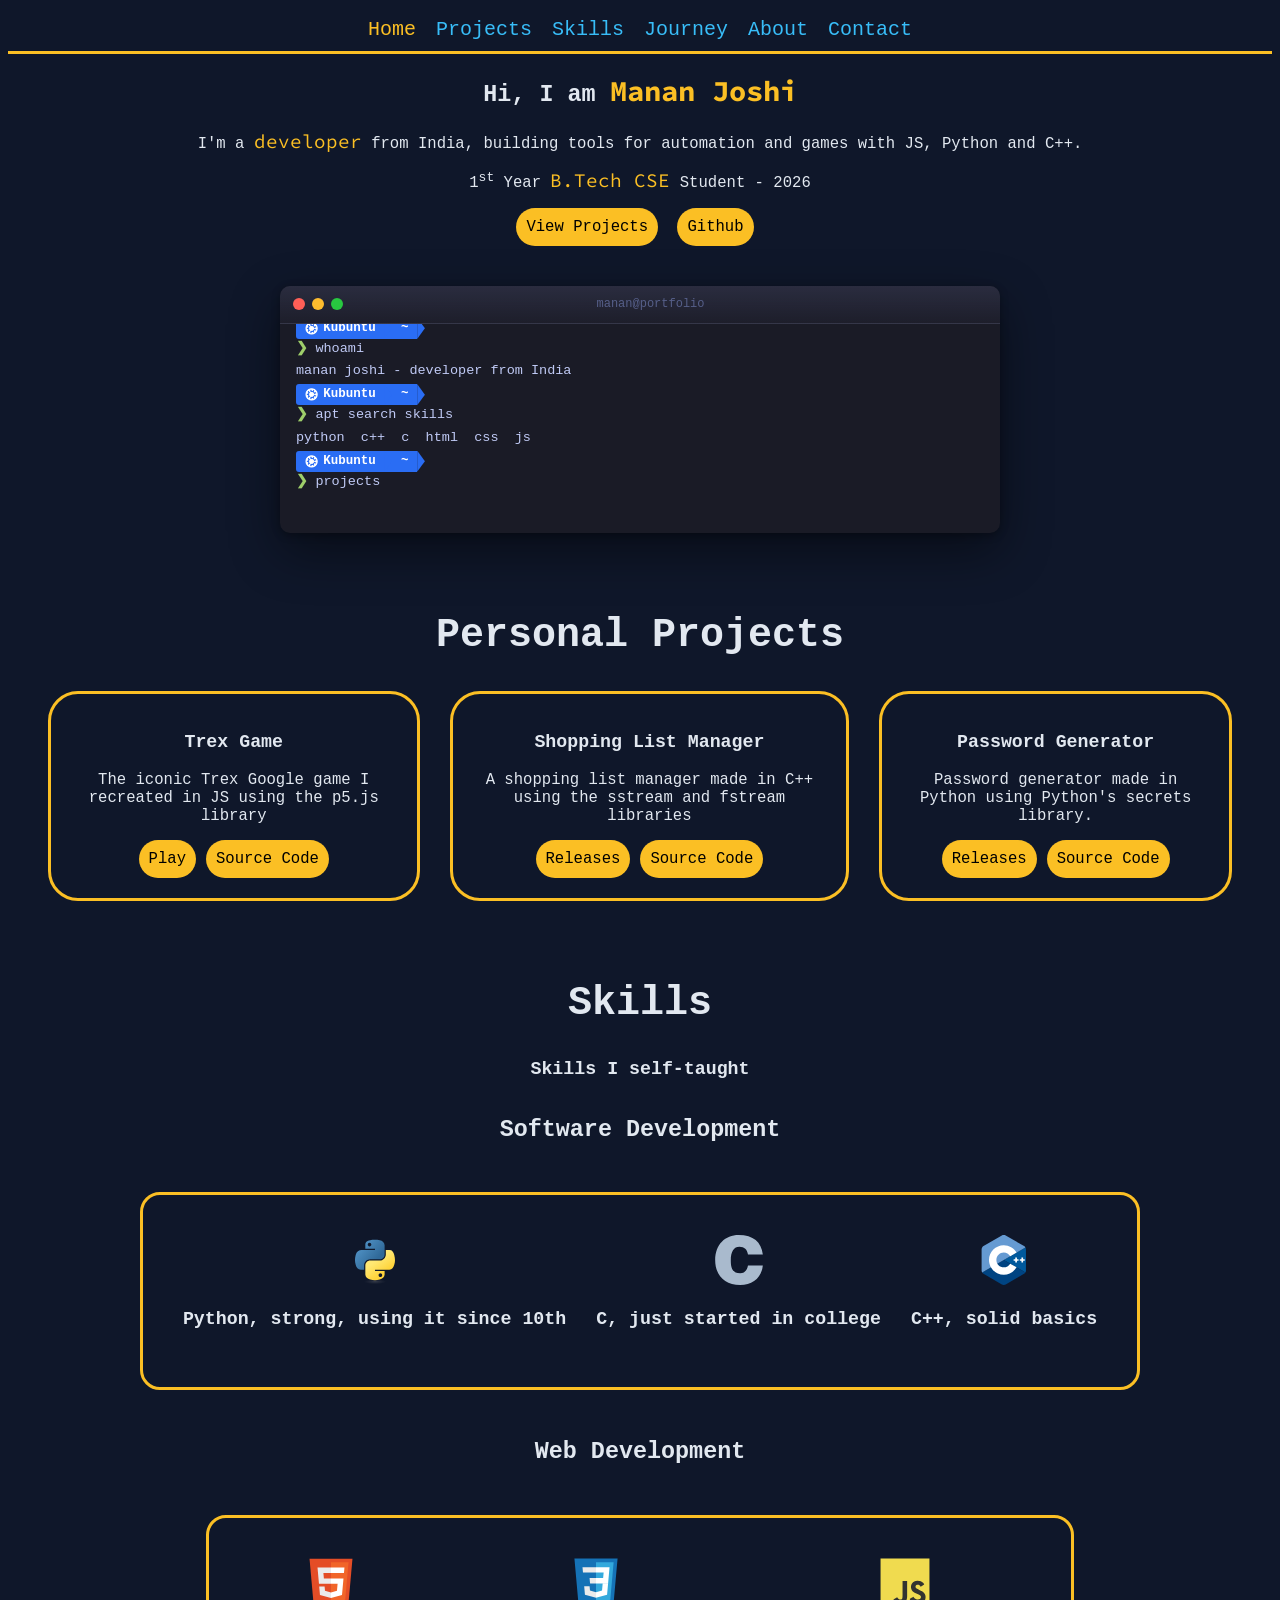
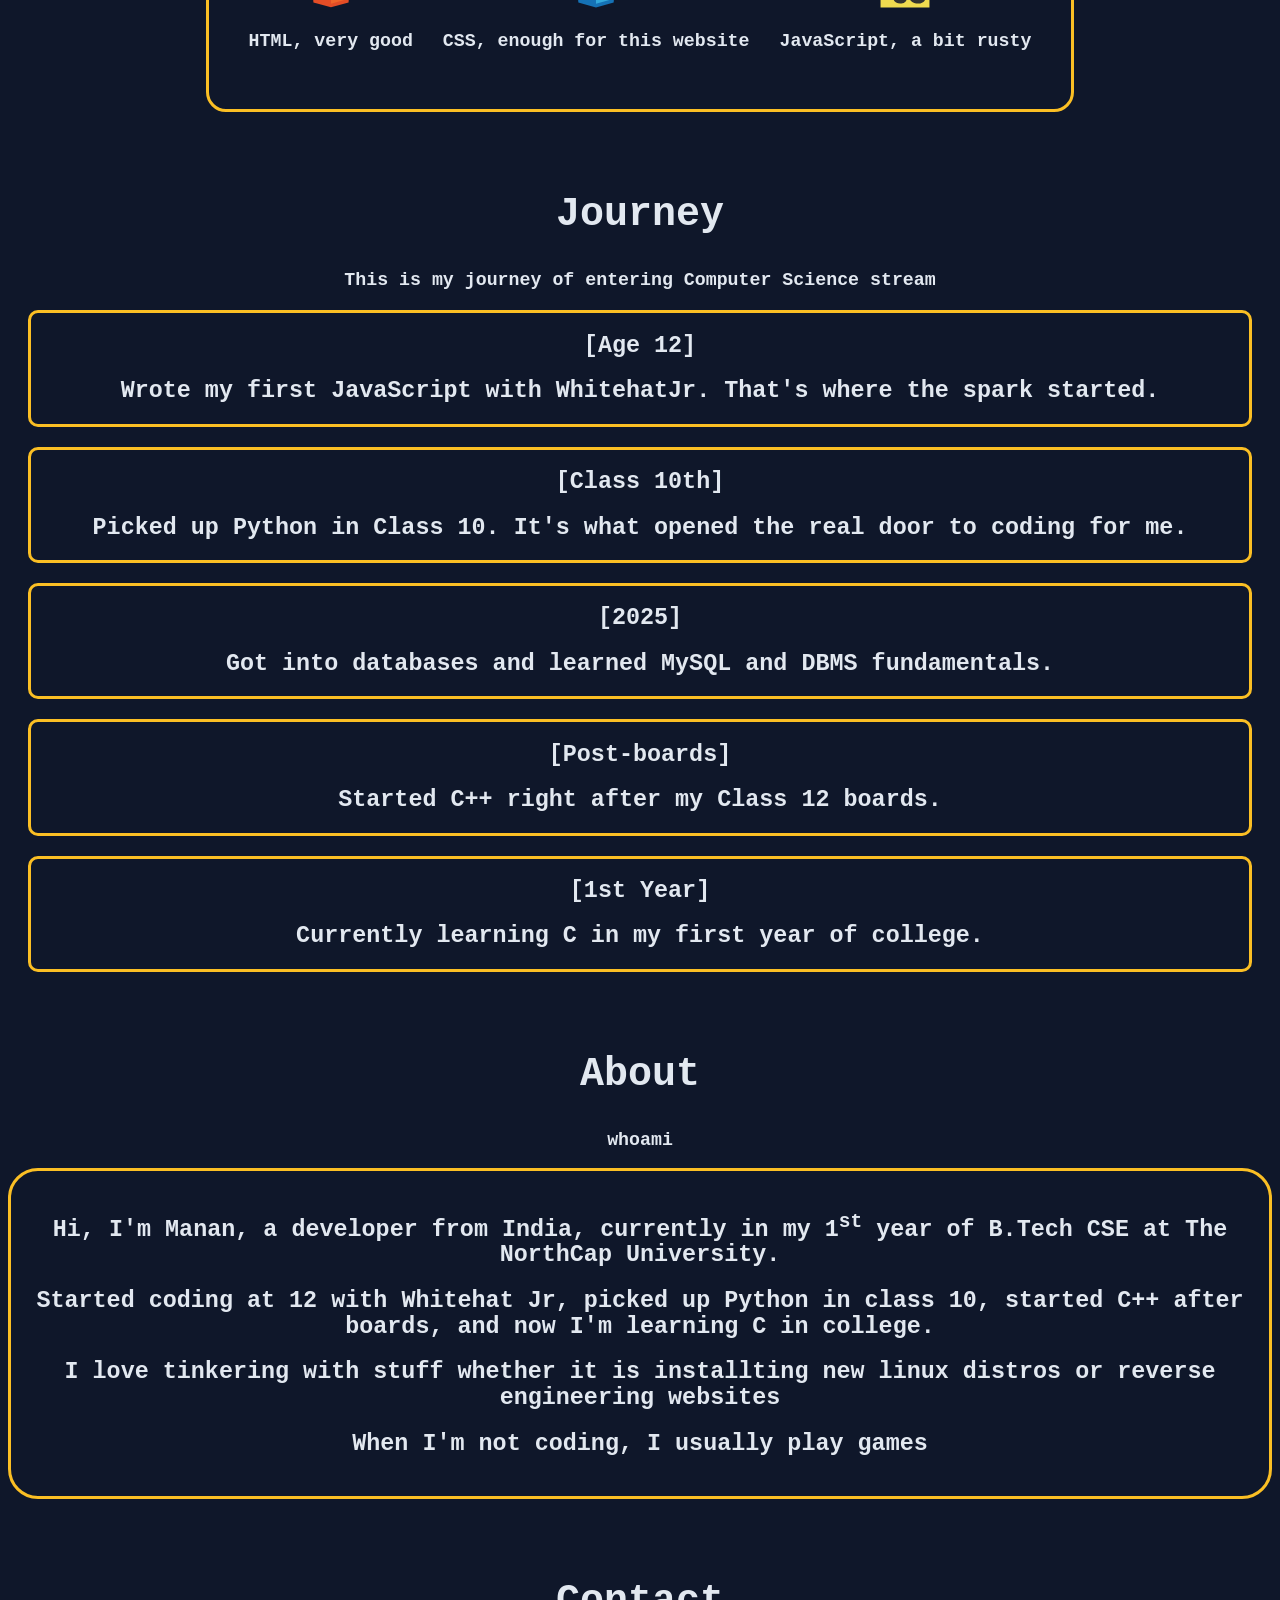
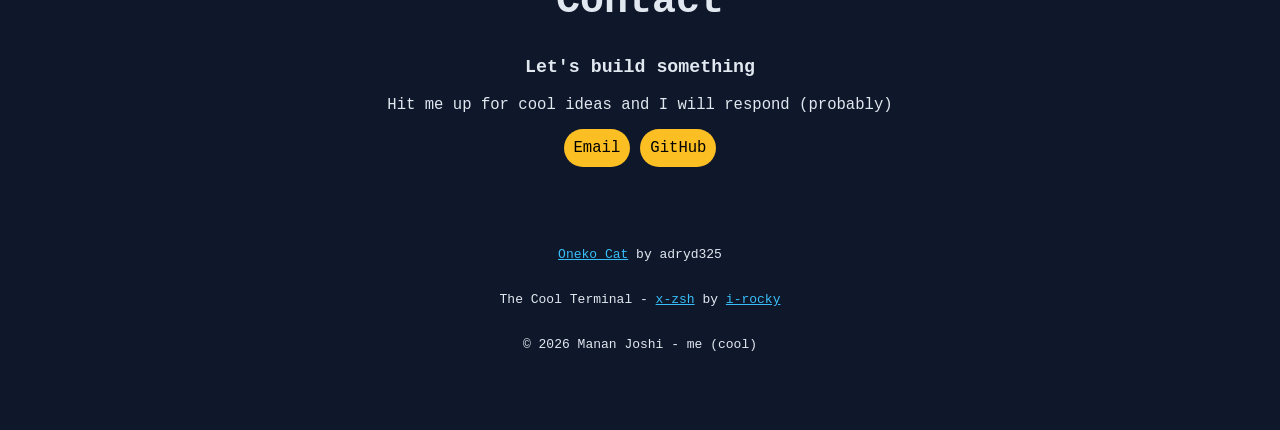
==== commit bb5eba7e: "deploy hand-built portfolio (vibe site preserved at tag vibe-site)" ====
--- a/index.html
+++ b/index.html
@@ -4,158 +4,224 @@
 <head>
     <meta charset="UTF-8">
     <meta name="viewport" content="width=device-width, initial-scale=1.0">
-    <title>Manan Joshi | Portfolio — Student Developer & Projects</title>
-    <meta name="description" content="Student developer from India building projects with Python and Web Development.">
-    <meta property="og:site_name" content="Manan Joshi Portfolio">
-    <meta property="og:title" content="Manan Joshi | Portfolio — Student Developer">
-    <meta property="og:description" content="Student developer documenting projects, learning, and software development.">
-    <meta property="og:image" content="https://manan.is-a.dev/preview.png">
+    <title>Manan Joshi | Developer Portfolio</title>
+    <meta name="description"
+        content="Hand-built portfolio of Manan Joshi — 1st year B.Tech CSE at The NorthCap University. Python, C++ and C developer living in the terminal, with a taste for cybersecurity.">
+    <meta name="author" content="Manan Joshi">
+    <meta name="robots" content="index, follow">
+    <meta name="google-site-verification" content="tQXLFUhHLoD3-BiDWoEAZrjiJuhq7GMiHHihAaQNMvo" />
+    <meta name="theme-color" content="#0f172a">
+    <link rel="canonical" href="https://manan.is-a.dev/">
+    <link rel="preconnect" href="https://fonts.googleapis.com">
+    <link rel="preconnect" href="https://fonts.gstatic.com" crossorigin>
+    <link href="https://fonts.googleapis.com/css2?family=Source+Code+Pro:wght@200..900&display=swap"
+        rel="stylesheet">
+    <link rel="stylesheet" href="css/style.css">
+    <link rel="stylesheet" href="https://unpkg.com/aos@2.3.4/dist/aos.css">
+    <link rel="shortcut icon" href="favicon.ico" type="image/x-icon">
+
+    <!-- Open Graph / social sharing -->
     <meta property="og:type" content="website">
-    <meta name="twitter:card" content="summary_large_image">
-    <link class="favicon" rel="icon" href="favicon.png">
-    <link rel="stylesheet" href="style.css">
-    <meta name="google-site-verification" content="tQXLFUhHLoD3-BiDWoEAZrjiJuhq7GMiHHihAaQNMvo" />
+    <meta property="og:title" content="Manan Joshi | Developer Portfolio">
+    <meta property="og:description"
+        content="Hand-built portfolio of Manan Joshi — 1st year B.Tech CSE at The NorthCap University. Python, C++ and C developer living in the terminal, with a taste for cybersecurity.">
+    <meta property="og:url" content="https://manan.is-a.dev/">
+    <meta property="og:image" content="https://manan.is-a.dev/img/avatar.jpg">
+    <meta property="og:site_name" content="Manan Joshi">
+    <meta property="og:locale" content="en_IN">
+
+    <!-- Twitter card -->
+    <meta name="twitter:card" content="summary">
+    <meta name="twitter:title" content="Manan Joshi | Developer Portfolio">
+    <meta name="twitter:description"
+        content="Hand-built portfolio of Manan Joshi — 1st year B.Tech CSE at The NorthCap University. Python, C++ and C developer living in the terminal, with a taste for cybersecurity.">
+    <meta name="twitter:image" content="https://manan.is-a.dev/img/avatar.jpg">
+
+    <!-- Structured data -->
+    <script type="application/ld+json">
+    {
+        "@context": "https://schema.org",
+        "@type": "Person",
+        "name": "Manan Joshi",
+        "url": "https://manan.is-a.dev/",
+        "jobTitle": "Student",
+        "alumniOf": { "@type": "CollegeOrUniversity", "name": "The NorthCap University" },
+        "sameAs": ["https://github.com/manannjoshi"]
+    }
+    </script>
 </head>
 
 <body>
-
-    <nav class="navbar">
-        <div class="nav-container">
-            <a href="#" class="nav-logo">
-                <img src="img/avatar.png" alt="Manan Joshi Logo">
-            </a>
-            <div class="nav-links">
-                <a href="#">Home</a>
-                <a href="#projects">Projects</a>
-                <a href="#learning">Learning</a>
-                <a href="#about">About</a>
-                <a href="https://github.com/ManannJoshi" target="_blank" class="nav-btn">GitHub ↗</a>
-            </div>
-        </div>
-    </nav>
-
-    <div class="container">
-
-        <header class="hero">
-            <h1>Hi, I'm <span>Manan Joshi.</span></h1>
-            <p class="hero-text">
-                Student developer from India passionate about building software,
-                learning new technologies, and turning ideas into real projects.
-            </p>
-            <div class="hero-buttons">
-                <a href="#projects" class="btn">Explore Projects</a>
-                <a href="https://github.com/ManannJoshi" target="_blank" class="btn secondary">GitHub ↗</a>
-            </div>
-
-            <div class="hero-stats">
-                <div class="stat">
-                    <img src="img/python.svg" alt="Python">
-                    <p>Python</p>
-                </div>
-                <div class="stat">
-                    <img src="img/html5.svg" alt="HTML">
-                    <p>HTML</p>
-                </div>
-                <div class="stat">
-                    <img src="img/css.svg" alt="CSS">
-                    <p>CSS</p>
-                </div>
-                <div class="stat">
-                    <img src="img/javascript.svg" alt="JS">
-                    <p>JavaScript</p>
-                </div>
-            </div>
-        </header>
-
-        <section class="featured" id="projects">
-            <div class="section-heading">
-                <p class="section-tag">FEATURED WORK</p>
-                <h2>Things I've built while learning.</h2>
-                <p>
-                    Every project has taught me something new—from writing my first HTML pages to
-                    building Python applications and automation tools.
-                </p>
-            </div>
-
-            <div class="project-grid">
-            
-                <a href="/trex/index.html" class="project project-with-bg">
-                    <div class="project-preview">
-                        <img src="img/trexPreview.png" alt="T-Rex Runner Preview">
-                    </div>
-                    <h3>T-Rex Runner</h3>
-                    <p>My own version of the Chrome dinosaur game built with p5.js...</p>
-                    <span class="view-project">View Project →</span>
-                </a>
-
-                 <a href="https://github.com/manannjoshi/Password-Generator" target="_blank" class="project project-with-bg">
-                    <div class="project-preview">
-                        <img src="img/passwordPreview.png" alt="Password-Generator Preview">
-                    </div>
+    <header>
+        <nav class="navbar">
+            <a href="#home" class="active">Home</a>
+            <a href="#projects">Projects</a>
+            <a href="#skills">Skills</a>
+            <a href="#journey">Journey</a>
+            <a href="#about">About</a>
+            <a href="#contact">Contact</a>
+        </nav>
+    </header>
+    <main>
+        <section class="hero" id="home">
+            <h1>Hi, I am <span class="highlight">Manan Joshi</span></h1>
+            <p>I'm a <span class="highlight">developer</span> from India, building tools for automation and games with
+                JS, Python and C++.</p>
+            <p>1<sup>st</sup> Year <span class="highlight">B.Tech CSE</span> Student - 2026</p>
+            <a href="#projects" class="hero-links">View Projects</a> <a href="https://github.com/manannjoshi"
+                class="hero-links" target="_blank" rel="noopener noreferrer">Github</a>
+            <x-zsh os="kubuntu" user="manan" host="portfolio" dir="~" title="manan@portfolio" speed="28"
+                gap="700" rows="10">
+cmd: whoami
+manan joshi - developer from India
+cmd: apt search skills
+python  c++  c  html  css  js
+cmd: projects
+trex game, shopping list manager
+cmd: uptime
+1st year B.Tech CSE, building things</x-zsh>
+        </section>
+
+        <section class="hero" id="projects">
+            <h2 class="dev-text">Personal Projects</h2>
+            <div class="projects">
+                <div class="card">
+                    <!-- <img src="/img/trex-preview.png" alt="trex-preview"> -->
+                    <h3>Trex Game</h3>
+                    <p>The iconic Trex Google game I recreated in JS using the p5.js library</p>
+                    <div class="card-links">
+                        <a href="https://manan.is-a.dev/trex" class="links" target="_blank"
+                            rel="noopener noreferrer">Play</a>
+                        <a href="https://github.com/manannjoshi/trex" class="links" target="_blank"
+                            rel="noopener noreferrer">Source Code</a>
+                    </div>
+                </div>
+                <div class="card">
+                    <!-- <img src="/img/slm-preview.png" alt="slm-preview"> -->
+                    <h3>Shopping List Manager</h3>
+                    <p>A shopping list manager made in <code>C++</code> using the <code>sstream</code> and
+                        <code>fstream</code> libraries</p>
+                    <div class="card-links">
+                        <a href="https://github.com/manannjoshi/shoppingListManager/releases/tag/v1.0.0" class="links"
+                            target="_blank" rel="noopener noreferrer">Releases</a>
+                        <a href="https://github.com/manannjoshi/shoppingListManager" class="links" target="_blank"
+                            rel="noopener noreferrer">Source Code</a>
+                    </div>
+                </div>
+                <div class="card">
+                    <!-- <img src="/img/pg-preview.png" alt="pg-preview"> -->
                     <h3>Password Generator</h3>
-                    <p>Password generator made in python with features like password size, include or exclude certain characters made in python using secret library.</p>
-                    <span class="view-project">View Project →</span>
-                </a>
-
-                <a href="https://github.com/manannjoshi/Simple-Calculator" target="_blank" class="project project-with-bg">
-                    <div class="project-preview">
-                        <img src="img/calculatorPreview.png" alt="Calculator Preview">
-                    </div>
-                    <h3>Simple Calculator</h3>
-                    <p>A simple arithmatic calculator for simple calculations like addition, subtraction, multiplication and division.</p>
-                    <span class="view-project">View Project →</span>
-                </a>
-
-            </div>
-        </section>
-
-        <section class="learning" id="learning">
-            <div class="section-heading">
-                <p class="section-tag">CURRENTLY LEARNING</p>
-                <h2>Growing one skill at a time.</h2>
-                <p>I'm constantly learning new technologies and improving my programming skills through hands-on projects.</p>
-            </div>
-
-            <div class="skills-grid">
-                <div class="skill-card">
-                    <h3><img src="img/javascript.svg" alt="JavaScript" class="skill-icon">JS</h3>
-                    <p>Revisiting JavaScript after a long break from it.</p>
-                </div>
-                <div class="skill-card">
-                    <h3><img src="img/css.svg" alt="css" class="skill-icon">CSS</h3>
-                    <p>Learning CSS to make even better websites.</p>
-                </div>
-                <div class="skill-card">
-                    <h3><img src="img/cplusplus.svg" alt="c++" class="skill-icon">C++</h3>
-                    <p>Starting C++ as soon as I am done with CSS and JS</p>
-                </div>
-            </div>
-        </section>
-
-        <section class="about" id="about">
-            <div class="section-heading">
-                <p class="section-tag">ABOUT ME</p>
-                <h2>Curious, always learning, and always building.</h2>
-            </div>
-            <p>Hey! I'm Manan, a student developer from India who enjoys building software and learning new technologies.</p>
-            <p>This portfolio documents my journey as I explore programming, improve my skills, and create projects that challenge me to learn something new every time.</p>
-            <p>Outside of coding, I enjoy gaming, exploring technology, and finding new ideas for future projects.</p>
-            <a href="milestonesAndGoals.html" class="btn">Read My Journey →</a>
-        </section>
-
-        <footer>
-            <div class="footer-content">
-                <p class="footer-tag">THANKS FOR VISITING</p>
-                <h2>Thanks for checking out my portfolio.</h2>
-                <p>I'm always learning, building new projects, and improving my skills. Feel free to explore my work or check out my GitHub for future updates.</p>
-                <a href="https://github.com/ManannJoshi" target="_blank" class="btn">Visit My GitHub →</a>
-            </div>
-            <div class="footer-bottom">
-                <p>© 2026 Manan Joshi. Built with HTML &amp; CSS.</p>
-            </div>
-        </footer>
-
-    </div>
-
+                    <p>Password generator made in <code>Python</code> using Python's <code>secrets</code> library.</p>
+                    <div class="card-links">
+                        <a href="https://github.com/manannjoshi/Password-Generator/releases/tag/v2.0.0" class="links"
+                            target="_blank" rel="noopener noreferrer">Releases</a>
+                        <a href="https://github.com/manannjoshi/Password-Generator" class="links" target="_blank"
+                            rel="noopener noreferrer">Source Code</a>
+                    </div>
+                </div>
+            </div>
+        </section>
+        <section class="hero" id="skills">
+            <h2 class="dev-text">Skills</h2>
+            <h3>Skills I self-taught</h3>
+            <div class="skills">
+                <h2>Software Development</h2>
+                <div class="skill">
+                    <div>
+                        <img
+                            src="img/python-original.svg" alt="" />
+                        <h3>Python, strong, using it since 10th</h3>
+                    </div>
+                    <div>
+                        <img src="img/c-original.svg" alt="" />
+                        <h3>C, just started in college</h3>
+                    </div>
+                    <div>
+                        <img src="img/cplusplus-original.svg" alt="" />
+                        <h3>C++, solid basics</h3>
+                    </div>
+                </div>
+                <h2>Web Development</h2>
+                <div class="skill">
+                    <div>
+                        <img
+                            src="img/html5-original-wordmark.svg" alt="" />
+                        <h3>HTML, very good</h3>
+                    </div>
+                    <div>
+                        <img
+                            src="img/css3-original-wordmark.svg" alt="" />
+                        <h3>CSS, enough for this website</h3>
+                    </div>
+                    <div>
+                        <img
+                            src="img/javascript-original.svg" alt="" />
+                        <h3>JavaScript, a bit rusty</h3>
+                    </div>
+                </div>
+            </div>
+        </section>
+        <section class="hero" id="journey">
+            <h2 class="dev-text">Journey</h2>
+            <h3>This is my journey of entering Computer Science stream</h3>
+            <div class="journey-card" data-aos="fade-up" data-aos-delay="50">
+                <h2>[Age 12]</h2>
+                <h2>Wrote my first JavaScript with WhitehatJr. That's where the spark started.</h2>  
+            </div>
+            <div class="journey-card" data-aos="fade-up" data-aos-delay="100">
+                <h2>[Class 10th]</h2>
+                <h2>Picked up Python in Class 10. It's what opened the real door to coding for me.</h2>
+            </div>
+            <div class="journey-card" data-aos="fade-up" data-aos-delay="150">
+                <h2>[2025]</h2>
+                <h2>Got into databases and learned MySQL and DBMS fundamentals.</h2>
+            </div>
+            <div class="journey-card" data-aos="fade-up" data-aos-delay="200">
+                <h2>[Post-boards]</h2>
+                <h2>Started C++ right after my Class 12 boards.</h2>
+            </div>
+            <div class="journey-card" data-aos="fade-up" data-aos-delay="250">
+                <h2>[1st Year]</h2>
+                <h2>Currently learning C in my first year of college.</h2>
+            </div>
+        </section>
+        <section class="hero" id="about">
+            <h2 class="dev-text">About</h2>
+            <h3>whoami</h3>
+            <div class="card">
+                <h2>Hi, I'm Manan, a developer from India, currently in my 1<sup>st</sup> year of B.Tech
+                    CSE at The NorthCap University.</h2>
+                <h2>Started coding at 12 with Whitehat Jr, picked up Python in class 10, started C++
+                    after boards, and now I'm learning C in college.</h2>
+                <h2>I love tinkering with stuff whether it is installting new linux distros or reverse engineering websites </h2>
+                <h2>When I'm not coding, I usually play games</h2>
+            </div>
+        </section>
+        <section class="hero" id="contact">
+            <h2 class="dev-text">Contact</h2>
+            <h3>Let's build something</h3>
+            <p>Hit me up for cool ideas and I will respond (probably)</p>
+            <div class="card-links">
+                <a href="mailto:mananjoshi.dev@gmail.com" class="links" target="_blank" rel="noopener noreferrer">Email</a>
+                <a href="https://github.com/manannjoshi" class="links" target="_blank" rel="noopener noreferrer">GitHub</a>
+            </div>
+        </section>
+    </main>
+    <footer>
+        <p><a href="https://github.com/adryd325/oneko.js/">Oneko Cat</a> by adryd325</p>
+        <p>The Cool Terminal -
+            <a href="https://github.com/i-rocky/x-zsh">x-zsh</a>
+            by
+            <a href="https://github.com/i-rocky">i-rocky</a>
+        </p>
+        <p>© 2026 Manan Joshi - me (cool)</p>
+    </footer>
+    <script src="js/oneko.js" data-cat="./js/oneko.gif"></script>
+    <script src="js/x-zsh.min.js"></script>
+    <script src="https://unpkg.com/aos@2.3.4/dist/aos.js"></script>
+    <script>
+        AOS.init();
+    </script>
 </body>
+
 </html>
--- a/css/style.css
+++ b/css/style.css
@@ -0,0 +1,183 @@
+body {
+    background-color: #0f172a;
+    font-family: monospace;
+    color: #e2e8f0
+}
+
+a {
+    color: #38bdf8;
+}
+
+.projects {
+    display: flex;
+    justify-content: center;
+    margin-left: 40px;
+    margin-right: 40px;
+    gap: 30px;
+}
+
+.card-links {
+    display: flex;
+    gap: 10px;
+    justify-content: center;
+}
+
+.card-links a {
+    text-decoration: none;
+    border-color: #fbbf24;
+}
+
+.links {
+    padding-top: 20px;
+    background-color: #fbbf24;
+    padding: 10px;
+    border-color: #fbbf24;
+    border-radius: 99px;
+    color: black;
+}
+
+::-webkit-scrollbar {
+    background-color: #fbbf24;
+    width: 10px;
+}
+
+::-webkit-scrollbar-thumb {
+    background-color: aliceblue;
+    border-radius: 20px;
+}
+
+.card {
+    border-radius: 30px;
+    border: #fbbf24 solid;
+    padding: 20px;
+}
+
+.card img {
+    max-width: 500px;
+    width: 300px;
+    height: 250px;
+    object-fit: cover;
+}
+
+.dev-text {
+    font-size: 40px;
+}
+
+a:hover {
+    color: #bd983b;
+}
+
+.active {
+    color: #fbbf24;
+}
+
+.hero {
+    text-align: center;
+    font-size: larger;
+    margin-bottom: 80px;
+}
+
+.hero-logo {
+    width: 15%;
+    border: 50;
+}
+
+.hero-img {
+    width: 150px;
+    width: 150px;
+    height: 150px;
+    border-radius: 50%;
+    margin-top: 80px;
+    margin-bottom: 40px;
+}
+
+.hero-links {
+    display: inline-block;
+    background-color: #fbbf24;
+    padding: 10px;
+    border-color: #fbbf24;
+    border-radius: 99px;
+    color: black;
+    text-decoration: none;
+    margin-right: 10px;
+}
+
+x-zsh {
+    display: block;
+    margin: 40px auto 0;
+    max-width: 720px;
+    text-align: left;
+}
+
+nav {
+    display: flex;
+    justify-content: center;
+    gap: 20px;
+    font-size: 20px;
+    padding-top: 10px;
+    padding-bottom: 10px;
+    border-bottom: 3px solid #fbbf24;
+}
+
+header {
+    position: sticky;
+    top: 0;
+    z-index: 100;
+    background-color: #0f172a;
+}
+
+.skill {
+    border: #fbbf24 solid;
+    padding: 40px;
+    border-radius: 20px;
+    display: flex;
+    justify-content: center;
+    gap: 30px;
+}
+
+.skills {
+    display: flex;
+    flex-direction: column;
+    align-items: center;
+    gap: 30px;
+}
+
+.skills img {
+    width: 50px;
+    height: 50px;
+}
+
+nav a {
+    text-decoration: none;
+}
+
+.highlight {
+    font-family: 'Source Code Pro';
+    color: #fbbf24;
+}
+
+.highlight a {
+    text-decoration: none;
+    color: #fbbf24;
+}
+
+html {
+    scrollbar-width: thin;          
+    scrollbar-color: #fbbf24 #0f172a;
+    scroll-behavior: smooth;
+    scroll-padding-top: 80px;
+}
+
+.journey-card {
+    border: #fbbf24 solid;
+    border-radius: 10px;
+    margin: 20px;
+}
+
+footer p {
+    text-align: center;
+    margin-bottom: 30px;
+}
+
+
+
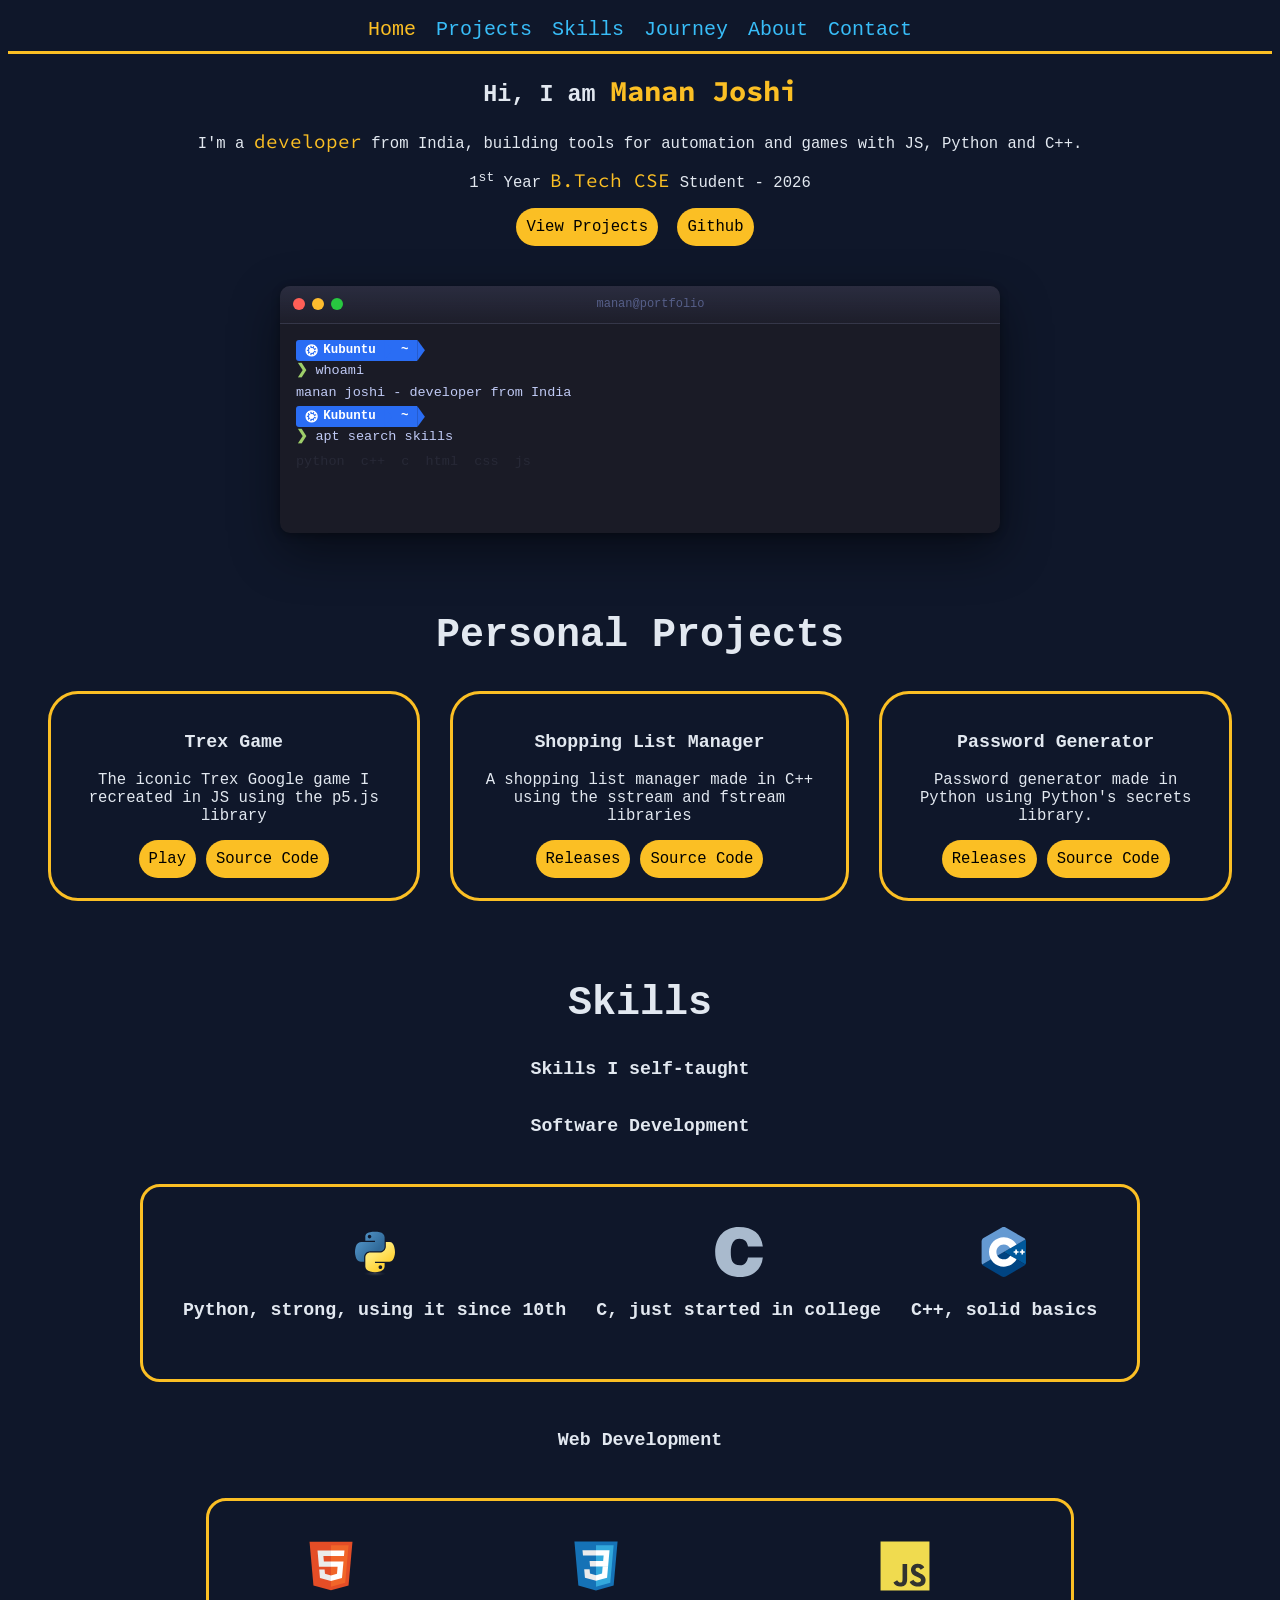
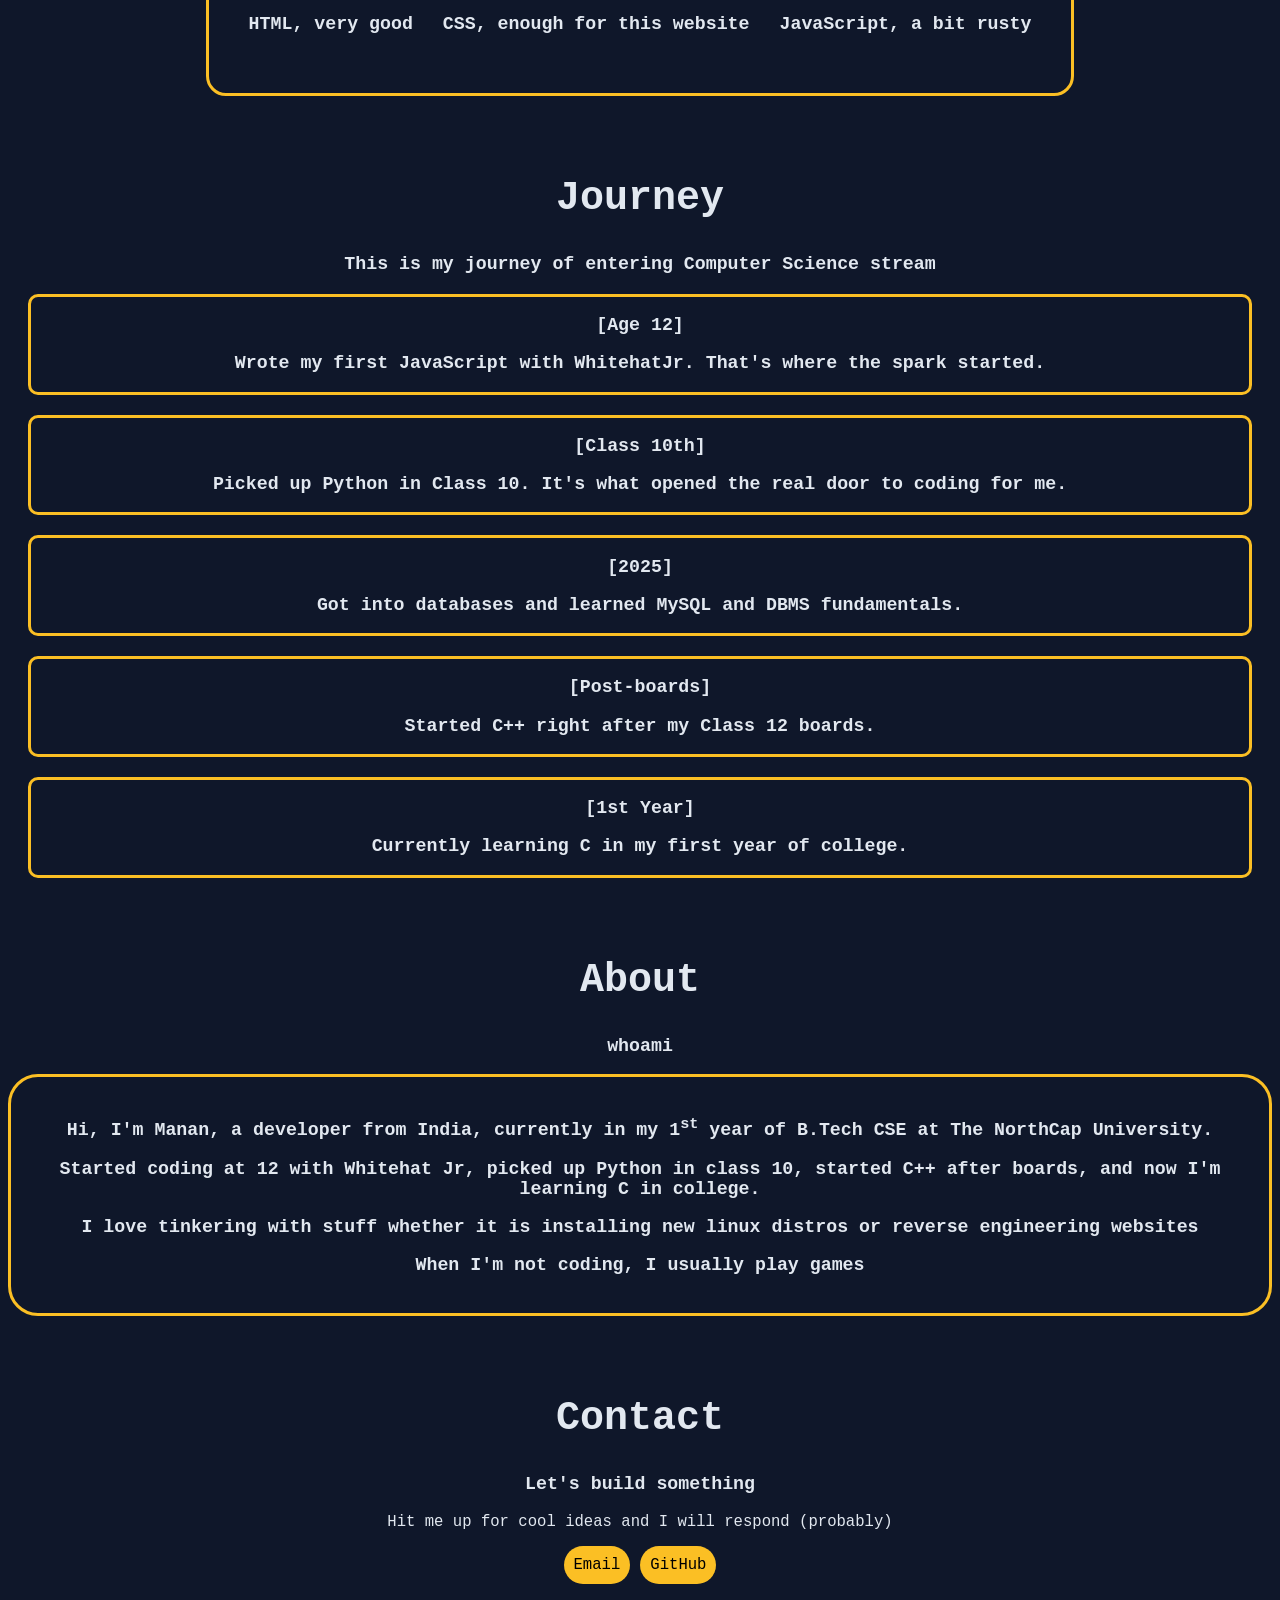
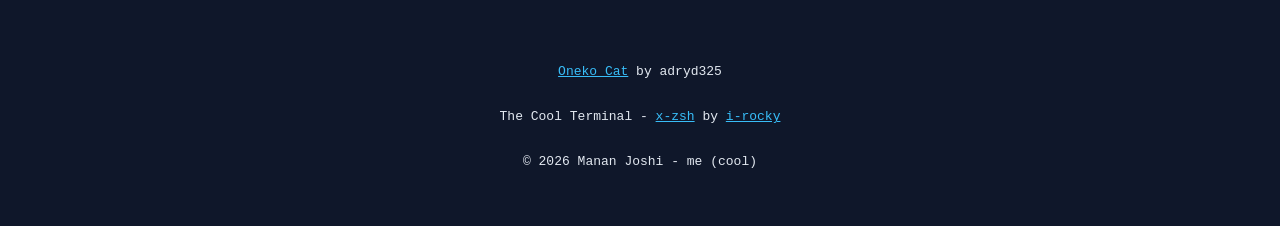
==== commit c12d6719: "fix: h3 semantics, installing typo, wire ogImage.png for share cards" ====
--- a/index.html
+++ b/index.html
@@ -26,16 +26,16 @@
     <meta property="og:description"
         content="Hand-built portfolio of Manan Joshi — 1st year B.Tech CSE at The NorthCap University. Python, C++ and C developer living in the terminal, with a taste for cybersecurity.">
     <meta property="og:url" content="https://manan.is-a.dev/">
-    <meta property="og:image" content="https://manan.is-a.dev/img/avatar.jpg">
+    <meta property="og:image" content="https://manan.is-a.dev/img/ogImage.png">
     <meta property="og:site_name" content="Manan Joshi">
     <meta property="og:locale" content="en_IN">
 
     <!-- Twitter card -->
-    <meta name="twitter:card" content="summary">
+    <meta name="twitter:card" content="summary_large_image">
     <meta name="twitter:title" content="Manan Joshi | Developer Portfolio">
     <meta name="twitter:description"
         content="Hand-built portfolio of Manan Joshi — 1st year B.Tech CSE at The NorthCap University. Python, C++ and C developer living in the terminal, with a taste for cybersecurity.">
-    <meta name="twitter:image" content="https://manan.is-a.dev/img/avatar.jpg">
+    <meta name="twitter:image" content="https://manan.is-a.dev/img/ogImage.png">
 
     <!-- Structured data -->
     <script type="application/ld+json">
@@ -125,7 +125,7 @@
             <h2 class="dev-text">Skills</h2>
             <h3>Skills I self-taught</h3>
             <div class="skills">
-                <h2>Software Development</h2>
+                <h3>Software Development</h3>
                 <div class="skill">
                     <div>
                         <img
@@ -141,7 +141,7 @@
                         <h3>C++, solid basics</h3>
                     </div>
                 </div>
-                <h2>Web Development</h2>
+                <h3>Web Development</h3>
                 <div class="skill">
                     <div>
                         <img
@@ -165,36 +165,36 @@
             <h2 class="dev-text">Journey</h2>
             <h3>This is my journey of entering Computer Science stream</h3>
             <div class="journey-card" data-aos="fade-up" data-aos-delay="50">
-                <h2>[Age 12]</h2>
-                <h2>Wrote my first JavaScript with WhitehatJr. That's where the spark started.</h2>  
+                <h3>[Age 12]</h3>
+                <h3>Wrote my first JavaScript with WhitehatJr. That's where the spark started.</h3>  
             </div>
             <div class="journey-card" data-aos="fade-up" data-aos-delay="100">
-                <h2>[Class 10th]</h2>
-                <h2>Picked up Python in Class 10. It's what opened the real door to coding for me.</h2>
+                <h3>[Class 10th]</h3>
+                <h3>Picked up Python in Class 10. It's what opened the real door to coding for me.</h3>
             </div>
             <div class="journey-card" data-aos="fade-up" data-aos-delay="150">
-                <h2>[2025]</h2>
-                <h2>Got into databases and learned MySQL and DBMS fundamentals.</h2>
+                <h3>[2025]</h3>
+                <h3>Got into databases and learned MySQL and DBMS fundamentals.</h3>
             </div>
             <div class="journey-card" data-aos="fade-up" data-aos-delay="200">
-                <h2>[Post-boards]</h2>
-                <h2>Started C++ right after my Class 12 boards.</h2>
+                <h3>[Post-boards]</h3>
+                <h3>Started C++ right after my Class 12 boards.</h3>
             </div>
             <div class="journey-card" data-aos="fade-up" data-aos-delay="250">
-                <h2>[1st Year]</h2>
-                <h2>Currently learning C in my first year of college.</h2>
+                <h3>[1st Year]</h3>
+                <h3>Currently learning C in my first year of college.</h3>
             </div>
         </section>
         <section class="hero" id="about">
             <h2 class="dev-text">About</h2>
             <h3>whoami</h3>
             <div class="card">
-                <h2>Hi, I'm Manan, a developer from India, currently in my 1<sup>st</sup> year of B.Tech
-                    CSE at The NorthCap University.</h2>
-                <h2>Started coding at 12 with Whitehat Jr, picked up Python in class 10, started C++
-                    after boards, and now I'm learning C in college.</h2>
-                <h2>I love tinkering with stuff whether it is installting new linux distros or reverse engineering websites </h2>
-                <h2>When I'm not coding, I usually play games</h2>
+                <h3>Hi, I'm Manan, a developer from India, currently in my 1<sup>st</sup> year of B.Tech
+                    CSE at The NorthCap University.</h3>
+                <h3>Started coding at 12 with Whitehat Jr, picked up Python in class 10, started C++
+                    after boards, and now I'm learning C in college.</h3>
+                <h3>I love tinkering with stuff whether it is installing new linux distros or reverse engineering websites</h3>
+                <h3>When I'm not coding, I usually play games</h3>
             </div>
         </section>
         <section class="hero" id="contact">
